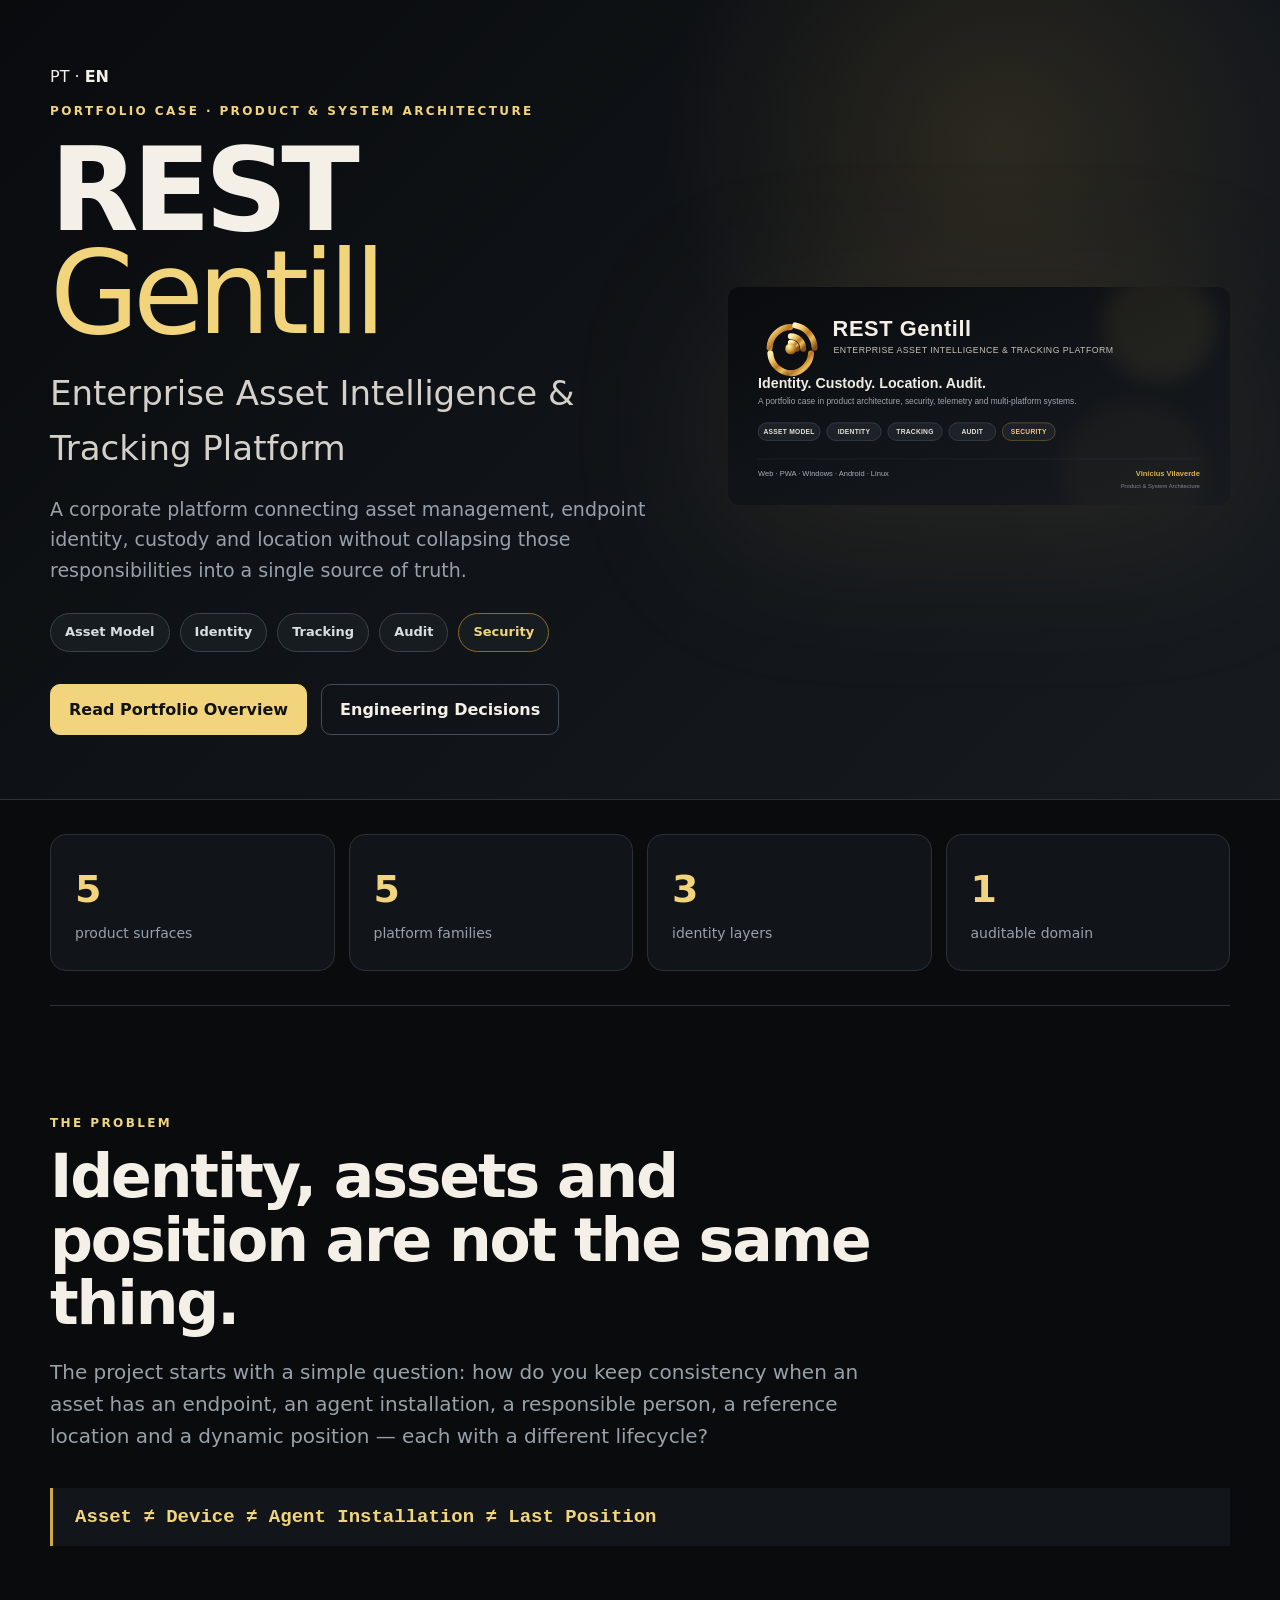
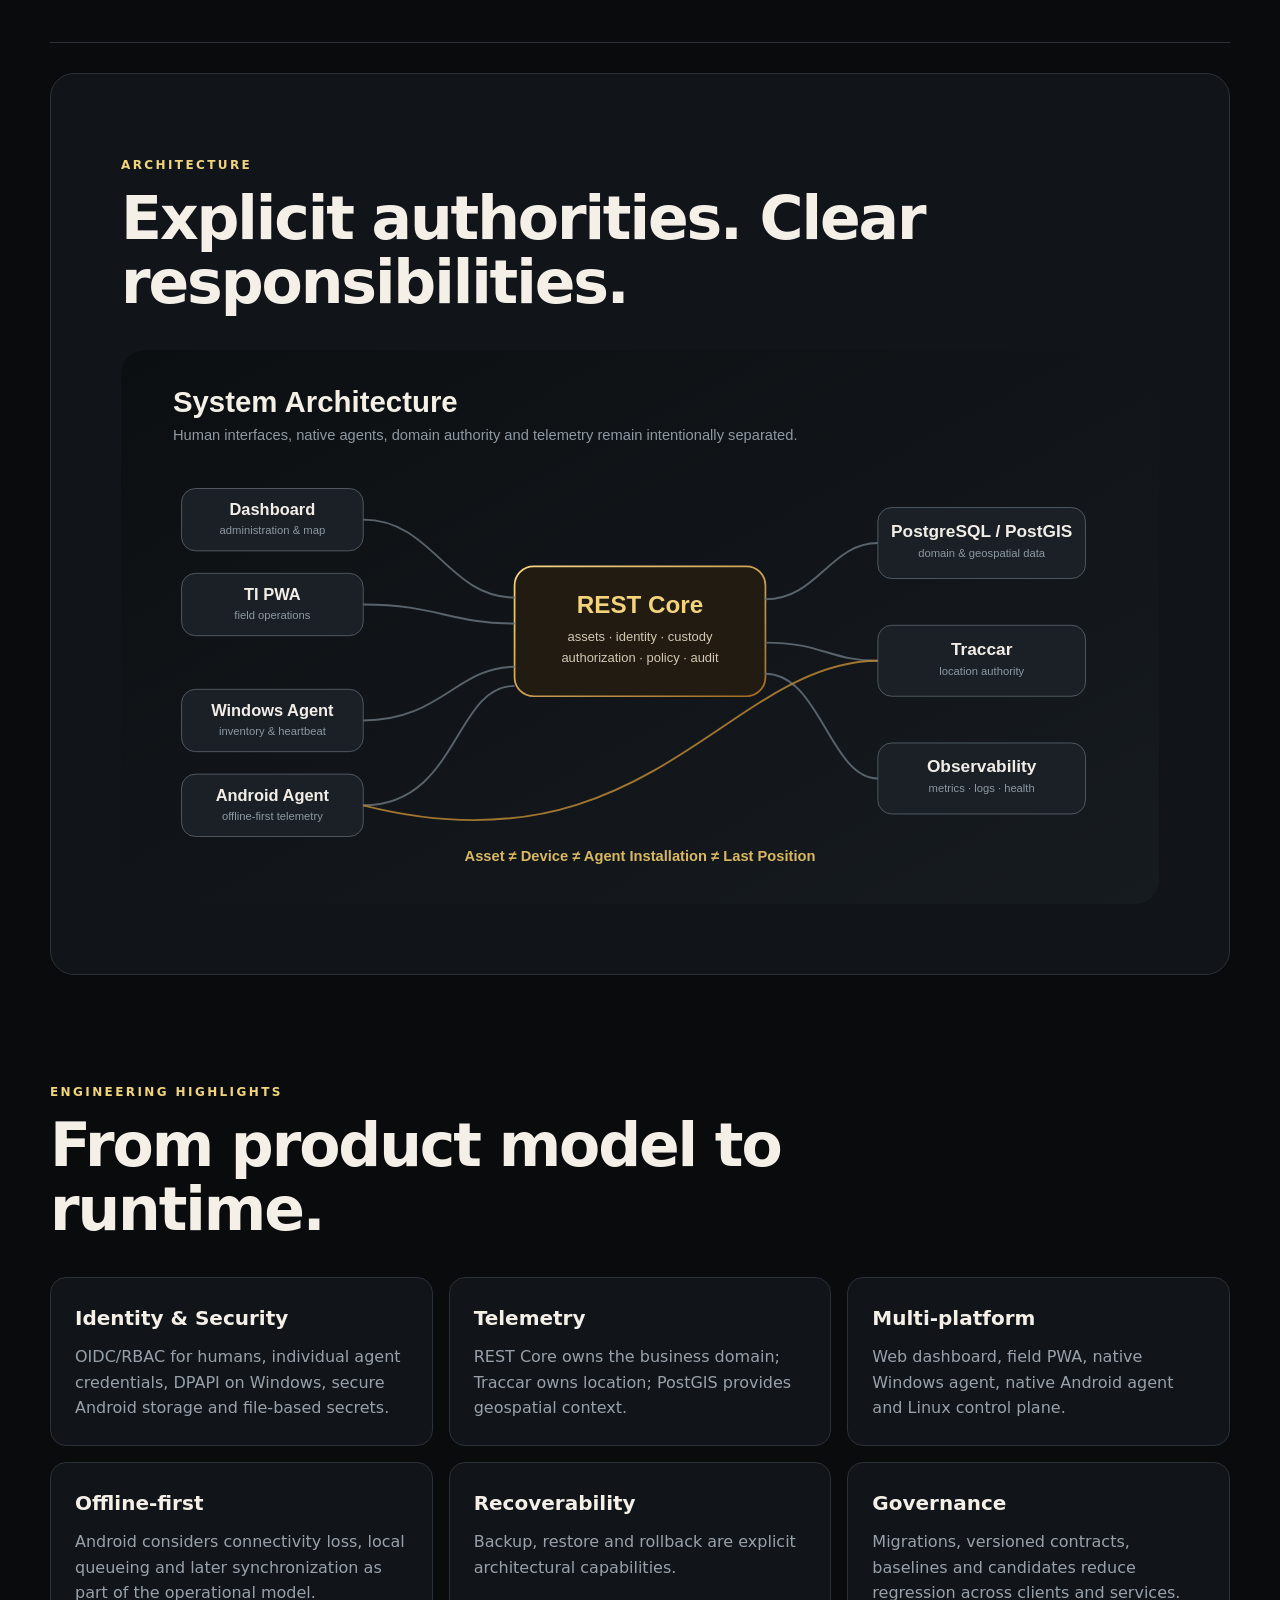
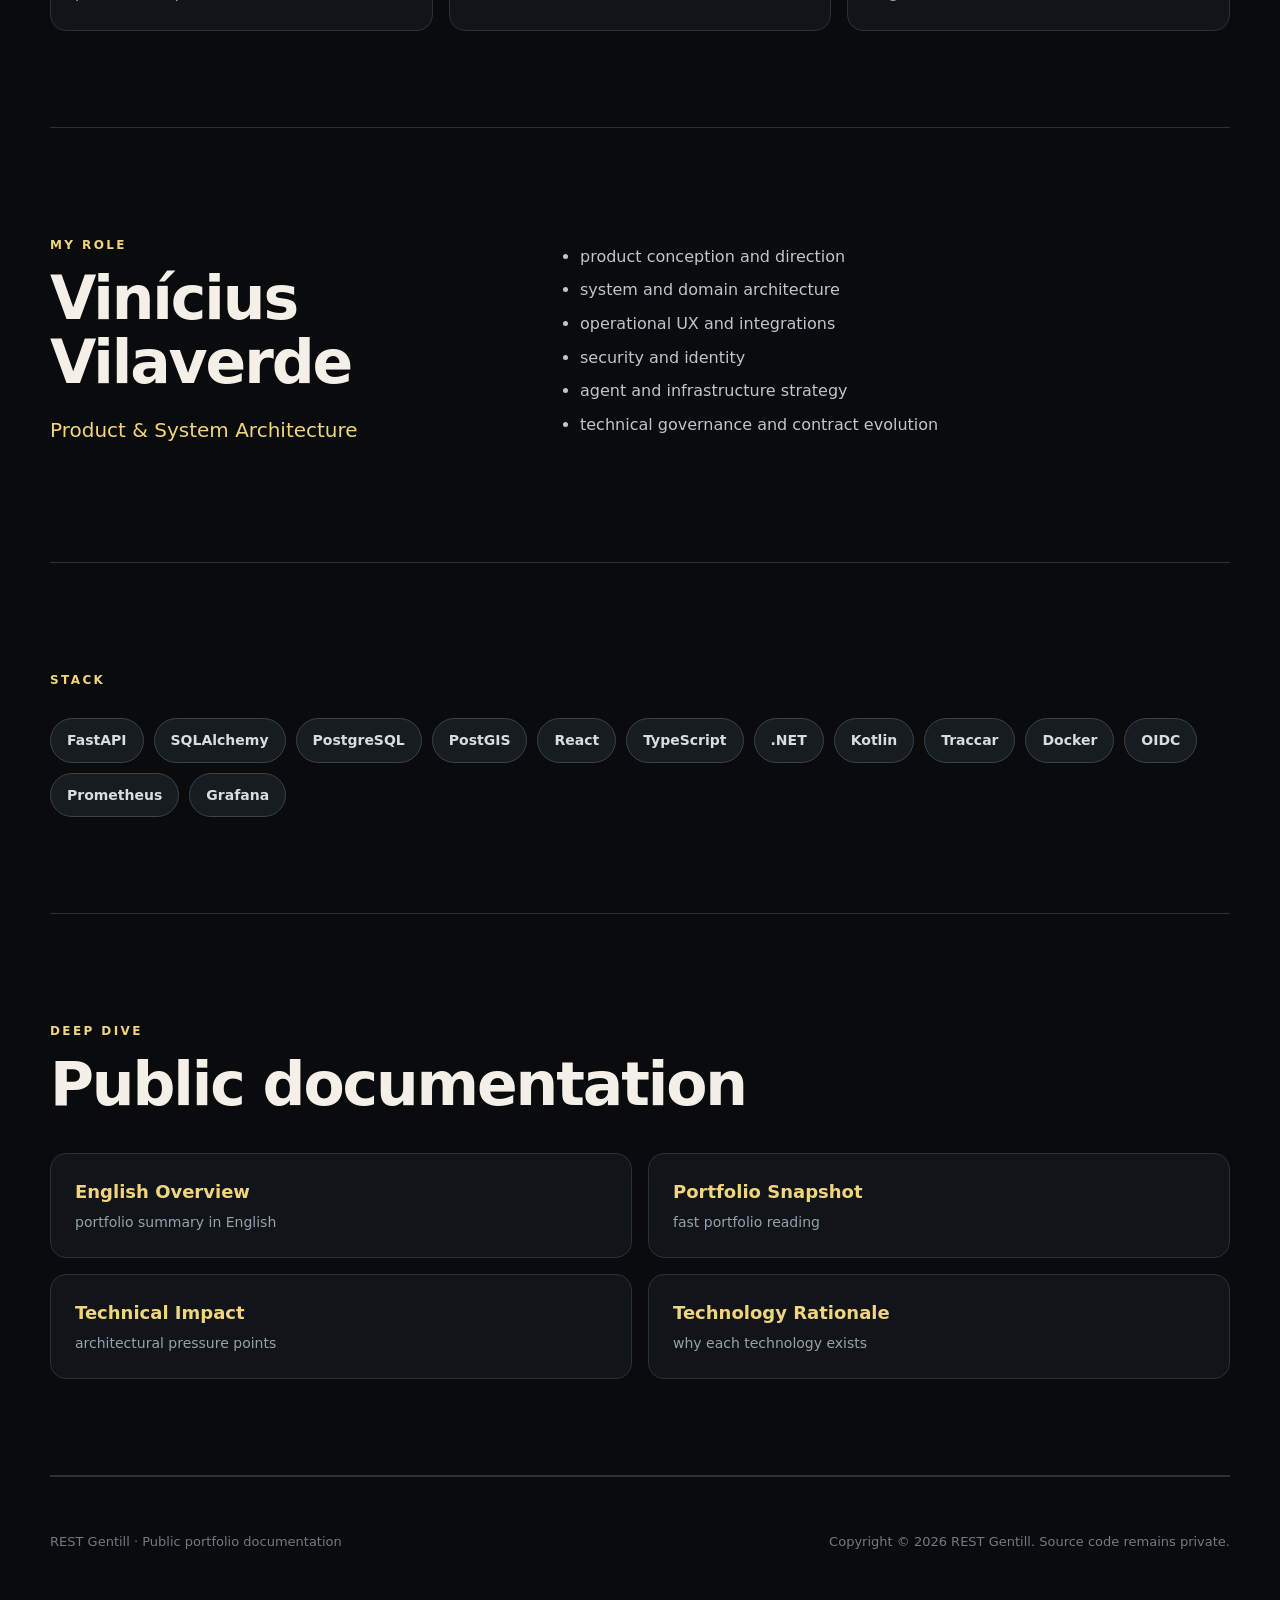
==== docs/en.html @ bb627d2b "docs: add English portfolio landing page" ====
<!doctype html>
<html lang="en">
<head>
  <meta charset="utf-8">
  <meta name="viewport" content="width=device-width,initial-scale=1">
  <title>REST Gentill — Enterprise Asset Intelligence & Tracking Platform</title>
  <meta name="description" content="Portfolio case in product architecture, security, telemetry and multi-platform systems by Vinícius Vilaverde.">
  <meta property="og:title" content="REST Gentill — Portfolio Case">
  <meta property="og:description" content="Enterprise Asset Intelligence & Tracking Platform — Product & System Architecture by Vinícius Vilaverde.">
  <meta property="og:type" content="website">
  <meta property="og:url" content="https://viniciusvilaverd-22.github.io/GENTILL-RAST/en.html">
  <meta property="og:image" content="https://viniciusvilaverd-22.github.io/GENTILL-RAST/public/assets/social-preview.jpg">
  <meta name="twitter:card" content="summary_large_image">
  <meta name="theme-color" content="#0b0d10">
  <link rel="canonical" href="https://viniciusvilaverd-22.github.io/GENTILL-RAST/en.html">
  <link rel="icon" href="./favicon.svg" type="image/svg+xml">
  <link rel="stylesheet" href="./portfolio.css">
</head>
<body>
  <header class="hero">
    <div class="hero-grid">
      <div>
        <div class="lang"><a href="./index.html">PT</a> · <strong>EN</strong></div>
        <p class="eyebrow">PORTFOLIO CASE · PRODUCT & SYSTEM ARCHITECTURE</p>
        <h1>REST <span>Gentill</span></h1>
        <p class="lead">Enterprise Asset Intelligence & Tracking Platform</p>
        <p class="summary">A corporate platform connecting asset management, endpoint identity, custody and location without collapsing those responsibilities into a single source of truth.</p>
        <div class="chips">
          <span>Asset Model</span><span>Identity</span><span>Tracking</span><span>Audit</span><span class="gold">Security</span>
        </div>
        <div class="actions">
          <a class="primary" href="../README.en.md">Read Portfolio Overview</a>
          <a href="./public/ENGINEERING_DECISIONS.md">Engineering Decisions</a>
        </div>
      </div>
      <div class="mark" aria-hidden="true">
        <img src="./public/assets/portfolio-hero.svg" alt="">
      </div>
    </div>
  </header>

  <main>
    <section class="metrics">
      <article><strong>5</strong><span>product surfaces</span></article>
      <article><strong>5</strong><span>platform families</span></article>
      <article><strong>3</strong><span>identity layers</span></article>
      <article><strong>1</strong><span>auditable domain</span></article>
    </section>

    <section>
      <p class="section-label">THE PROBLEM</p>
      <h2>Identity, assets and position are not the same thing.</h2>
      <p class="wide">The project starts with a simple question: how do you keep consistency when an asset has an endpoint, an agent installation, a responsible person, a reference location and a dynamic position — each with a different lifecycle?</p>
      <div class="principle">Asset ≠ Device ≠ Agent Installation ≠ Last Position</div>
    </section>

    <section class="dark-card">
      <p class="section-label">ARCHITECTURE</p>
      <h2>Explicit authorities. Clear responsibilities.</h2>
      <img class="architecture" src="./public/assets/architecture-overview.svg" alt="REST Gentill conceptual architecture">
    </section>

    <section>
      <p class="section-label">ENGINEERING HIGHLIGHTS</p>
      <h2>From product model to runtime.</h2>
      <div class="grid three">
        <article><h3>Identity & Security</h3><p>OIDC/RBAC for humans, individual agent credentials, DPAPI on Windows, secure Android storage and file-based secrets.</p></article>
        <article><h3>Telemetry</h3><p>REST Core owns the business domain; Traccar owns location; PostGIS provides geospatial context.</p></article>
        <article><h3>Multi-platform</h3><p>Web dashboard, field PWA, native Windows agent, native Android agent and Linux control plane.</p></article>
        <article><h3>Offline-first</h3><p>Android considers connectivity loss, local queueing and later synchronization as part of the operational model.</p></article>
        <article><h3>Recoverability</h3><p>Backup, restore and rollback are explicit architectural capabilities.</p></article>
        <article><h3>Governance</h3><p>Migrations, versioned contracts, baselines and candidates reduce regression across clients and services.</p></article>
      </div>
    </section>

    <section class="role">
      <div>
        <p class="section-label">MY ROLE</p>
        <h2>Vinícius Vilaverde</h2>
        <p class="role-title">Product & System Architecture</p>
      </div>
      <ul>
        <li>product conception and direction</li>
        <li>system and domain architecture</li>
        <li>operational UX and integrations</li>
        <li>security and identity</li>
        <li>agent and infrastructure strategy</li>
        <li>technical governance and contract evolution</li>
      </ul>
    </section>

    <section>
      <p class="section-label">STACK</p>
      <div class="stack">
        <span>FastAPI</span><span>SQLAlchemy</span><span>PostgreSQL</span><span>PostGIS</span><span>React</span><span>TypeScript</span><span>.NET</span><span>Kotlin</span><span>Traccar</span><span>Docker</span><span>OIDC</span><span>Prometheus</span><span>Grafana</span>
      </div>
    </section>

    <section class="links">
      <p class="section-label">DEEP DIVE</p>
      <h2>Public documentation</h2>
      <div class="grid two">
        <a href="../README.en.md"><strong>English Overview</strong><span>portfolio summary in English</span></a>
        <a href="./public/PORTFOLIO_SNAPSHOT.md"><strong>Portfolio Snapshot</strong><span>fast portfolio reading</span></a>
        <a href="./public/TECHNICAL_IMPACT.md"><strong>Technical Impact</strong><span>architectural pressure points</span></a>
        <a href="./public/TECHNOLOGY_RATIONALE.md"><strong>Technology Rationale</strong><span>why each technology exists</span></a>
      </div>
    </section>
  </main>

  <footer>
    <p>REST Gentill · Public portfolio documentation</p>
    <p>Copyright © 2026 REST Gentill. Source code remains private.</p>
  </footer>
</body>
</html>
---- docs/portfolio.css ----
:root{
  --bg:#090b0d;--panel:#11151a;--panel2:#161b20;--line:#2b3138;
  --text:#f4efe7;--muted:#98a1aa;--gold:#d4a84a;--gold2:#f1d47b;
  --max:1180px
}
*{box-sizing:border-box}
html{scroll-behavior:smooth}
body{margin:0;background:var(--bg);color:var(--text);font-family:Inter,ui-sans-serif,system-ui,-apple-system,BlinkMacSystemFont,"Segoe UI",sans-serif;line-height:1.6}
a{color:inherit;text-decoration:none}
.hero{min-height:720px;display:flex;align-items:center;padding:64px 32px;border-bottom:1px solid var(--line);background:
radial-gradient(circle at 78% 18%,rgba(212,168,74,.14),transparent 28%),
linear-gradient(135deg,#090b0d,#11151a 60%,#171b20)}
.hero-grid{width:min(var(--max),100%);margin:auto;display:grid;grid-template-columns:1.1fr .9fr;gap:64px;align-items:center}
.eyebrow,.section-label{font-size:12px;letter-spacing:.2em;color:var(--gold2);font-weight:800}
h1{font-size:clamp(64px,9vw,128px);line-height:.9;margin:18px 0 20px;letter-spacing:-.055em}
h1 span{font-weight:300;color:var(--gold2)}
.lead{font-size:clamp(22px,3vw,34px);margin:0 0 18px;color:#d5d0c9}
.summary{font-size:19px;color:var(--muted);max-width:760px}
.chips,.stack{display:flex;flex-wrap:wrap;gap:10px;margin-top:28px}
.chips span,.stack span{border:1px solid #3a424b;background:#171c21;border-radius:999px;padding:8px 14px;font-size:13px;font-weight:700;color:#d8dde1}
.chips .gold{border-color:#8c6b2c;color:var(--gold2)}
.actions{display:flex;gap:14px;flex-wrap:wrap;margin-top:32px}
.actions a{border:1px solid #444c55;border-radius:10px;padding:12px 18px;font-weight:700}
.actions .primary{background:var(--gold2);color:#121212;border-color:var(--gold2)}
.mark img{width:100%;filter:drop-shadow(0 30px 80px rgba(212,168,74,.11))}
main{width:min(var(--max),calc(100% - 48px));margin:auto}
section{padding:96px 0;border-bottom:1px solid var(--line)}
.metrics{display:grid;grid-template-columns:repeat(4,1fr);gap:14px;padding:34px 0}
.metrics article{border:1px solid var(--line);background:var(--panel);border-radius:16px;padding:24px}
.metrics strong{display:block;font-size:38px;color:var(--gold2)}
.metrics span{color:var(--muted);font-size:14px}
h2{font-size:clamp(34px,5vw,60px);line-height:1.06;letter-spacing:-.035em;margin:10px 0 20px;max-width:900px}
.wide{font-size:20px;color:var(--muted);max-width:860px}
.principle{margin-top:36px;border-left:3px solid var(--gold);padding:18px 22px;background:#12161b;font:700 19px ui-monospace,SFMono-Regular,Menlo,monospace;color:var(--gold2)}
.dark-card{margin-top:30px;padding:70px;border:1px solid var(--line);background:var(--panel);border-radius:24px}
.architecture{display:block;width:100%;margin-top:36px}
.grid{display:grid;gap:16px;margin-top:36px}
.grid.three{grid-template-columns:repeat(3,1fr)}
.grid.two{grid-template-columns:repeat(2,1fr)}
.grid article,.links a{border:1px solid var(--line);background:var(--panel);border-radius:16px;padding:24px}
.grid h3{margin:0 0 10px;font-size:20px}
.grid p{margin:0;color:var(--muted)}
.role{display:grid;grid-template-columns:.8fr 1.2fr;gap:60px;align-items:start}
.role-title{color:var(--gold2);font-size:20px}
.role ul{margin:12px 0 0;padding-left:22px;color:#c0c6cc}
.role li{margin:8px 0}
.stack span{font-size:14px;padding:10px 16px}
.links a{display:flex;flex-direction:column;transition:.18s ease}
.links a:hover{transform:translateY(-3px);border-color:#806426}
.links strong{font-size:18px;color:var(--gold2)}
.links span{font-size:14px;color:var(--muted);margin-top:4px}
footer{width:min(var(--max),calc(100% - 48px));margin:auto;padding:42px 0 70px;color:#727b84;font-size:13px;display:flex;justify-content:space-between;gap:20px;border-top:1px solid var(--line)}
@media(max-width:900px){
  .hero{min-height:auto;padding-top:48px}.hero-grid,.role{grid-template-columns:1fr}.mark{order:-1;max-width:520px}
  .metrics{grid-template-columns:repeat(2,1fr)}.grid.three,.grid.two{grid-template-columns:1fr}.dark-card{padding:32px}
}
@media(max-width:560px){
  .hero{padding:34px 20px 54px}.hero-grid{gap:28px}main{width:min(100% - 32px,var(--max))}
  .metrics{grid-template-columns:1fr 1fr}.metrics article{padding:18px}section{padding:68px 0}
  footer{width:calc(100% - 32px);flex-direction:column}
}
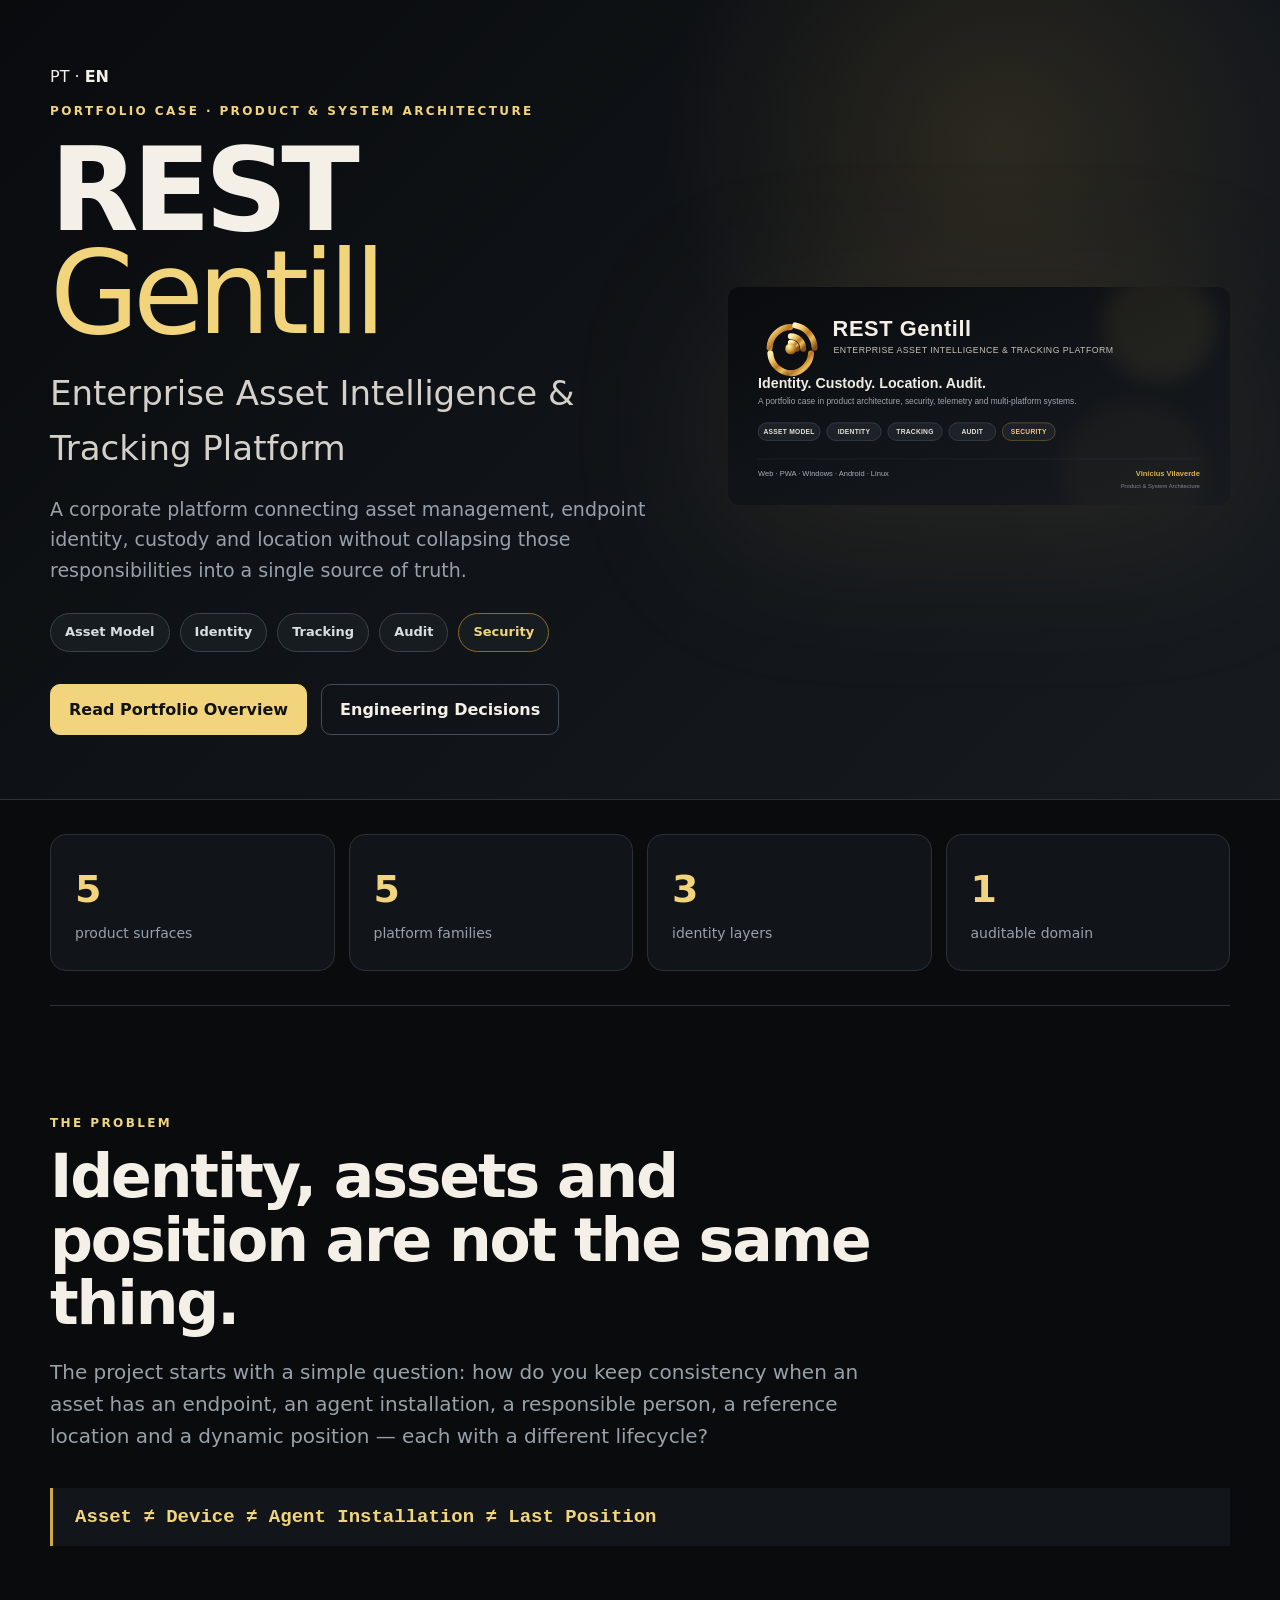
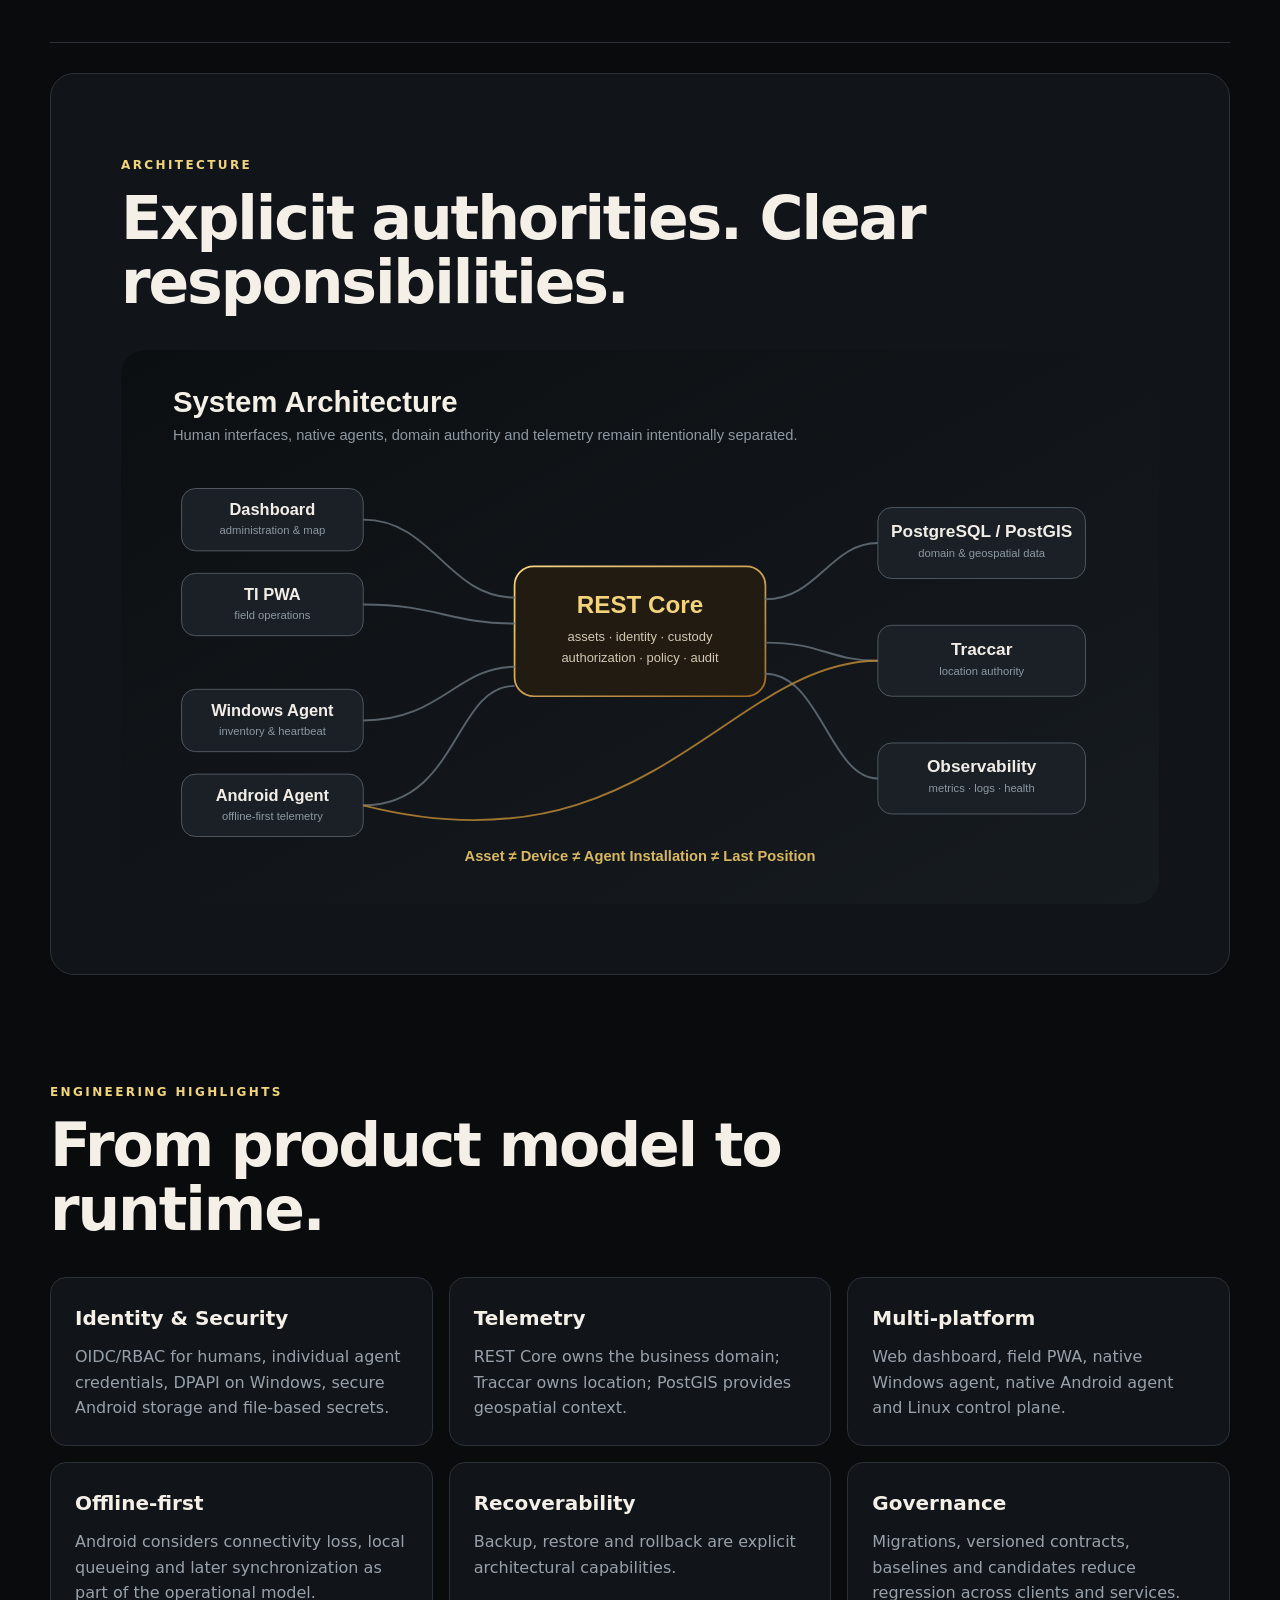
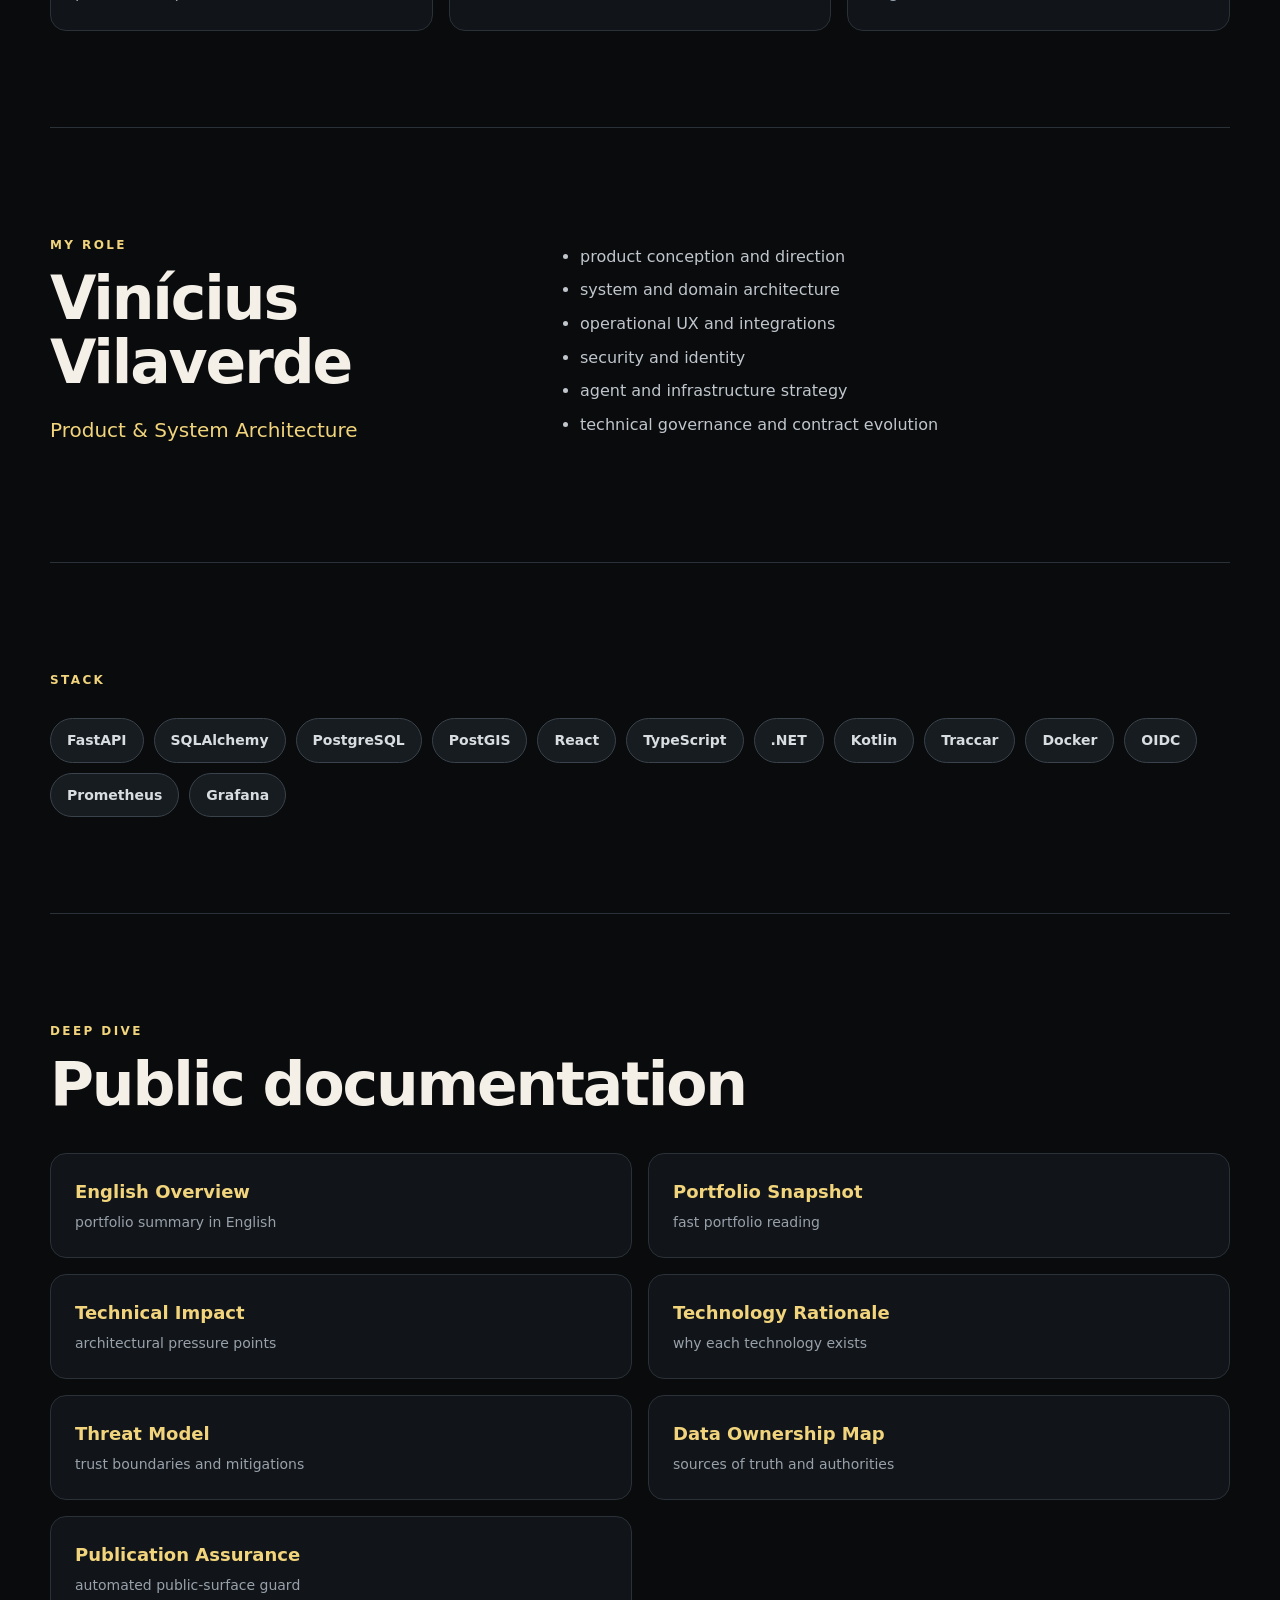
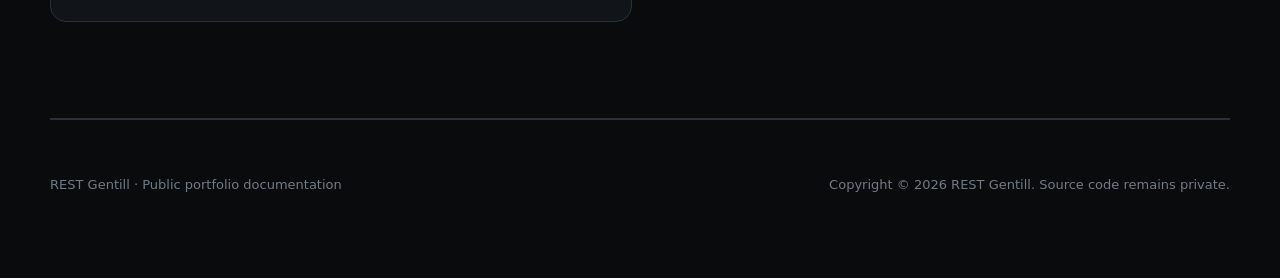
==== commit c72f5df7: "docs: expand English portfolio assurance links" ====
--- a/docs/en.html
+++ b/docs/en.html
@@ -104,6 +104,9 @@
         <a href="./public/PORTFOLIO_SNAPSHOT.md"><strong>Portfolio Snapshot</strong><span>fast portfolio reading</span></a>
         <a href="./public/TECHNICAL_IMPACT.md"><strong>Technical Impact</strong><span>architectural pressure points</span></a>
         <a href="./public/TECHNOLOGY_RATIONALE.md"><strong>Technology Rationale</strong><span>why each technology exists</span></a>
+        <a href="./public/THREAT_MODEL.md"><strong>Threat Model</strong><span>trust boundaries and mitigations</span></a>
+        <a href="./public/DATA_OWNERSHIP.md"><strong>Data Ownership Map</strong><span>sources of truth and authorities</span></a>
+        <a href="./public/PUBLICATION_ASSURANCE.md"><strong>Publication Assurance</strong><span>automated public-surface guard</span></a>
       </div>
     </section>
   </main>
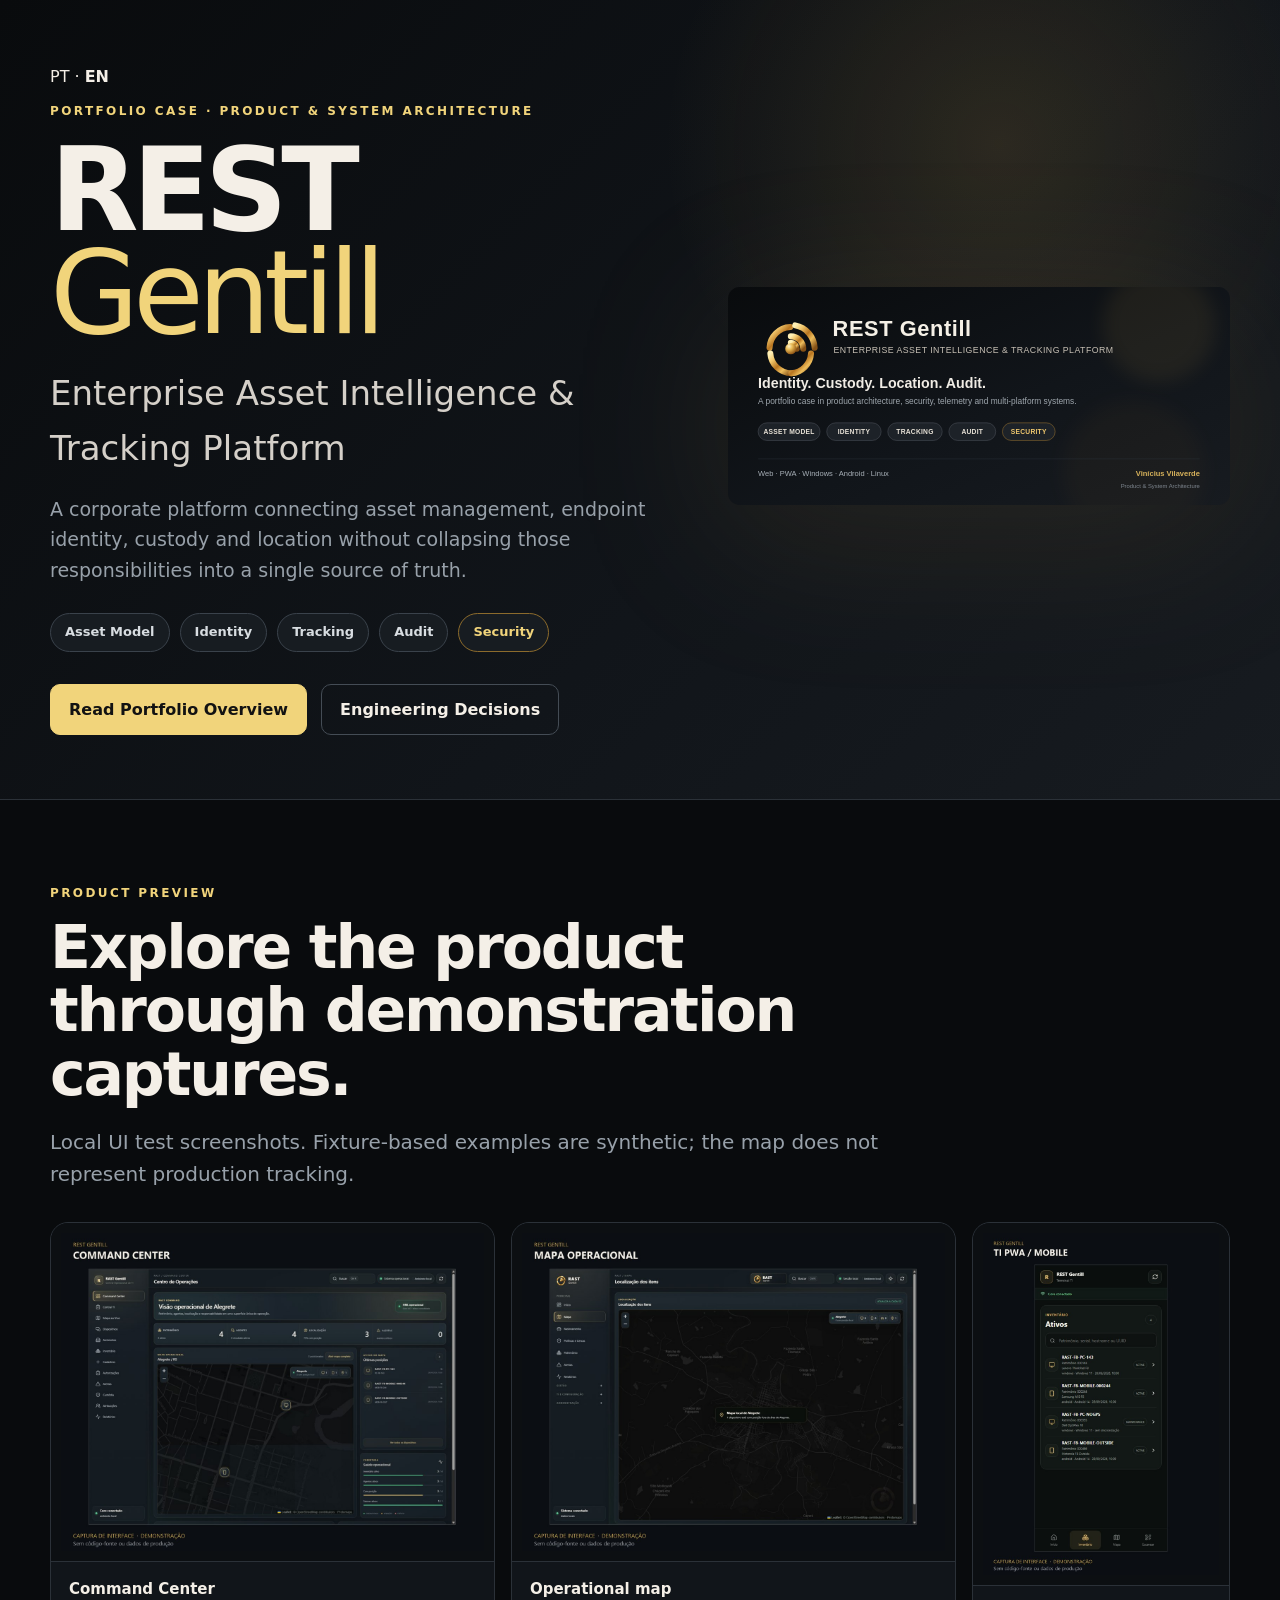
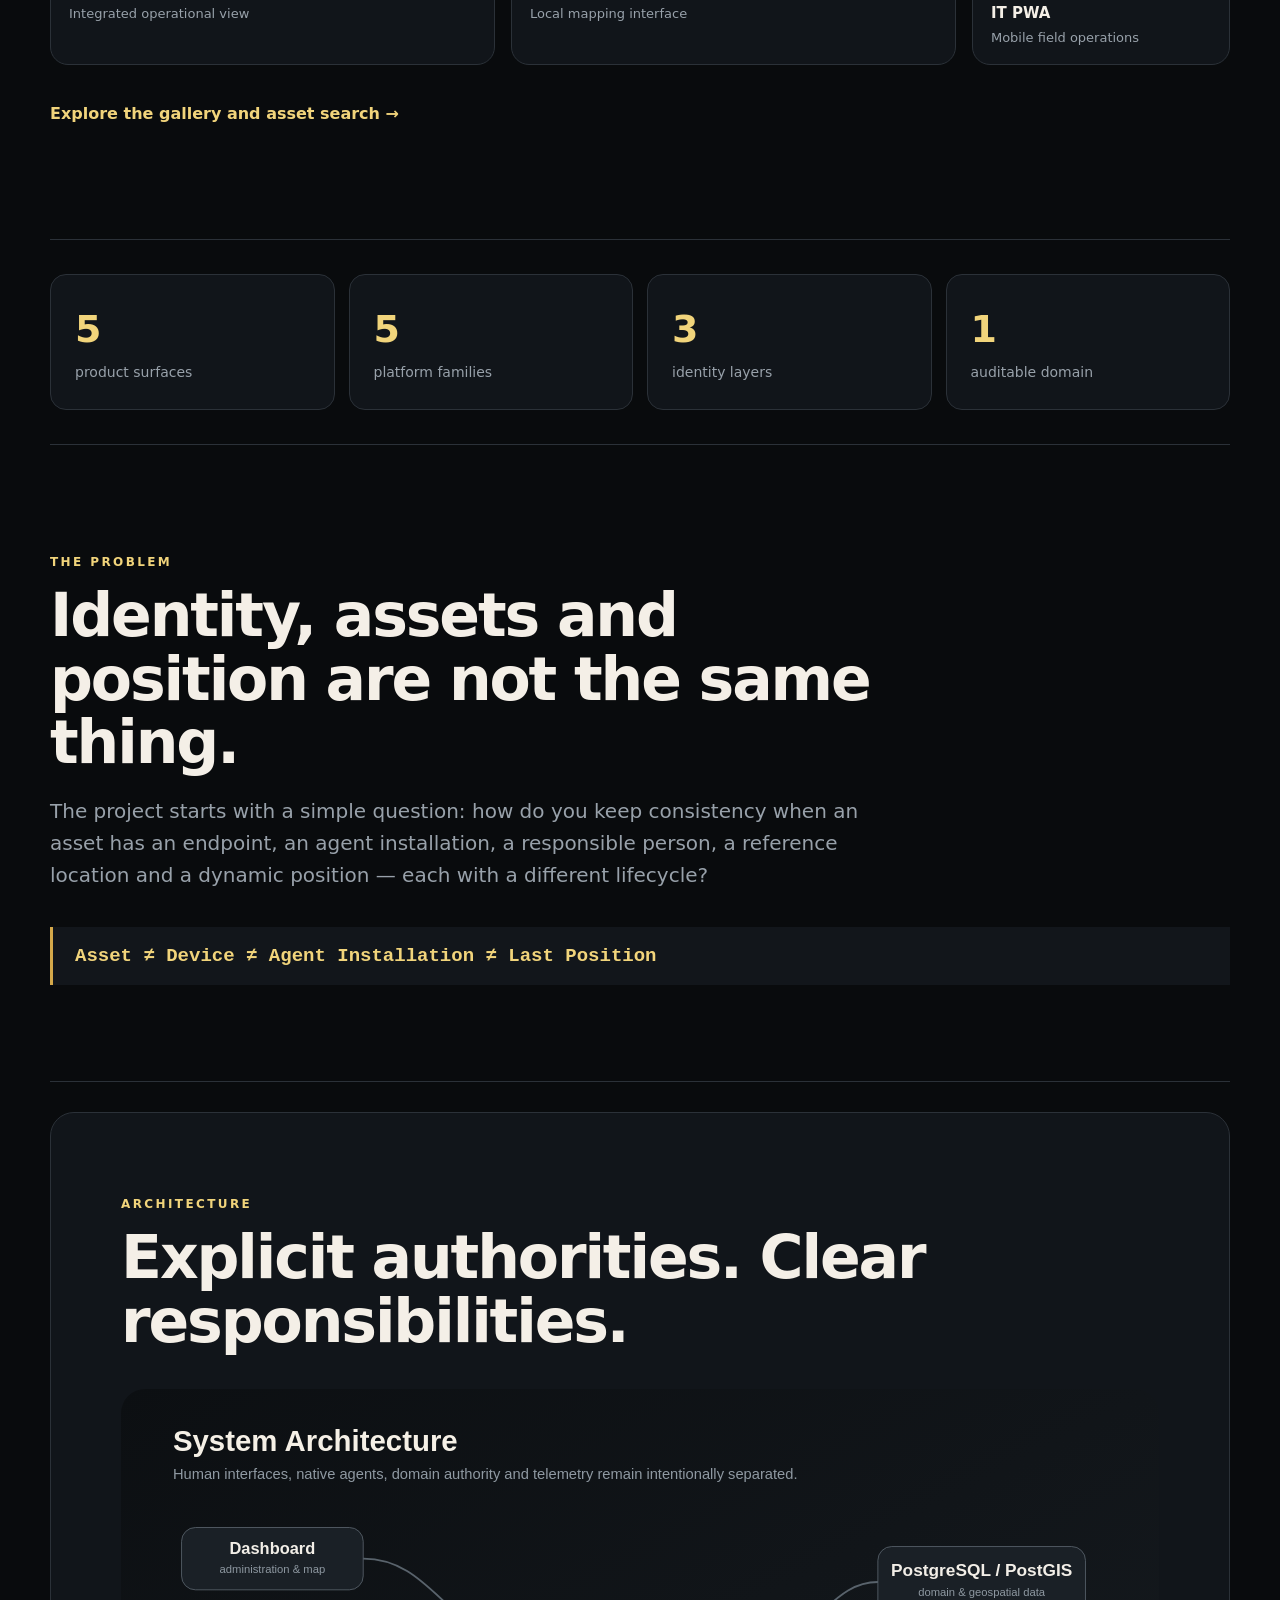
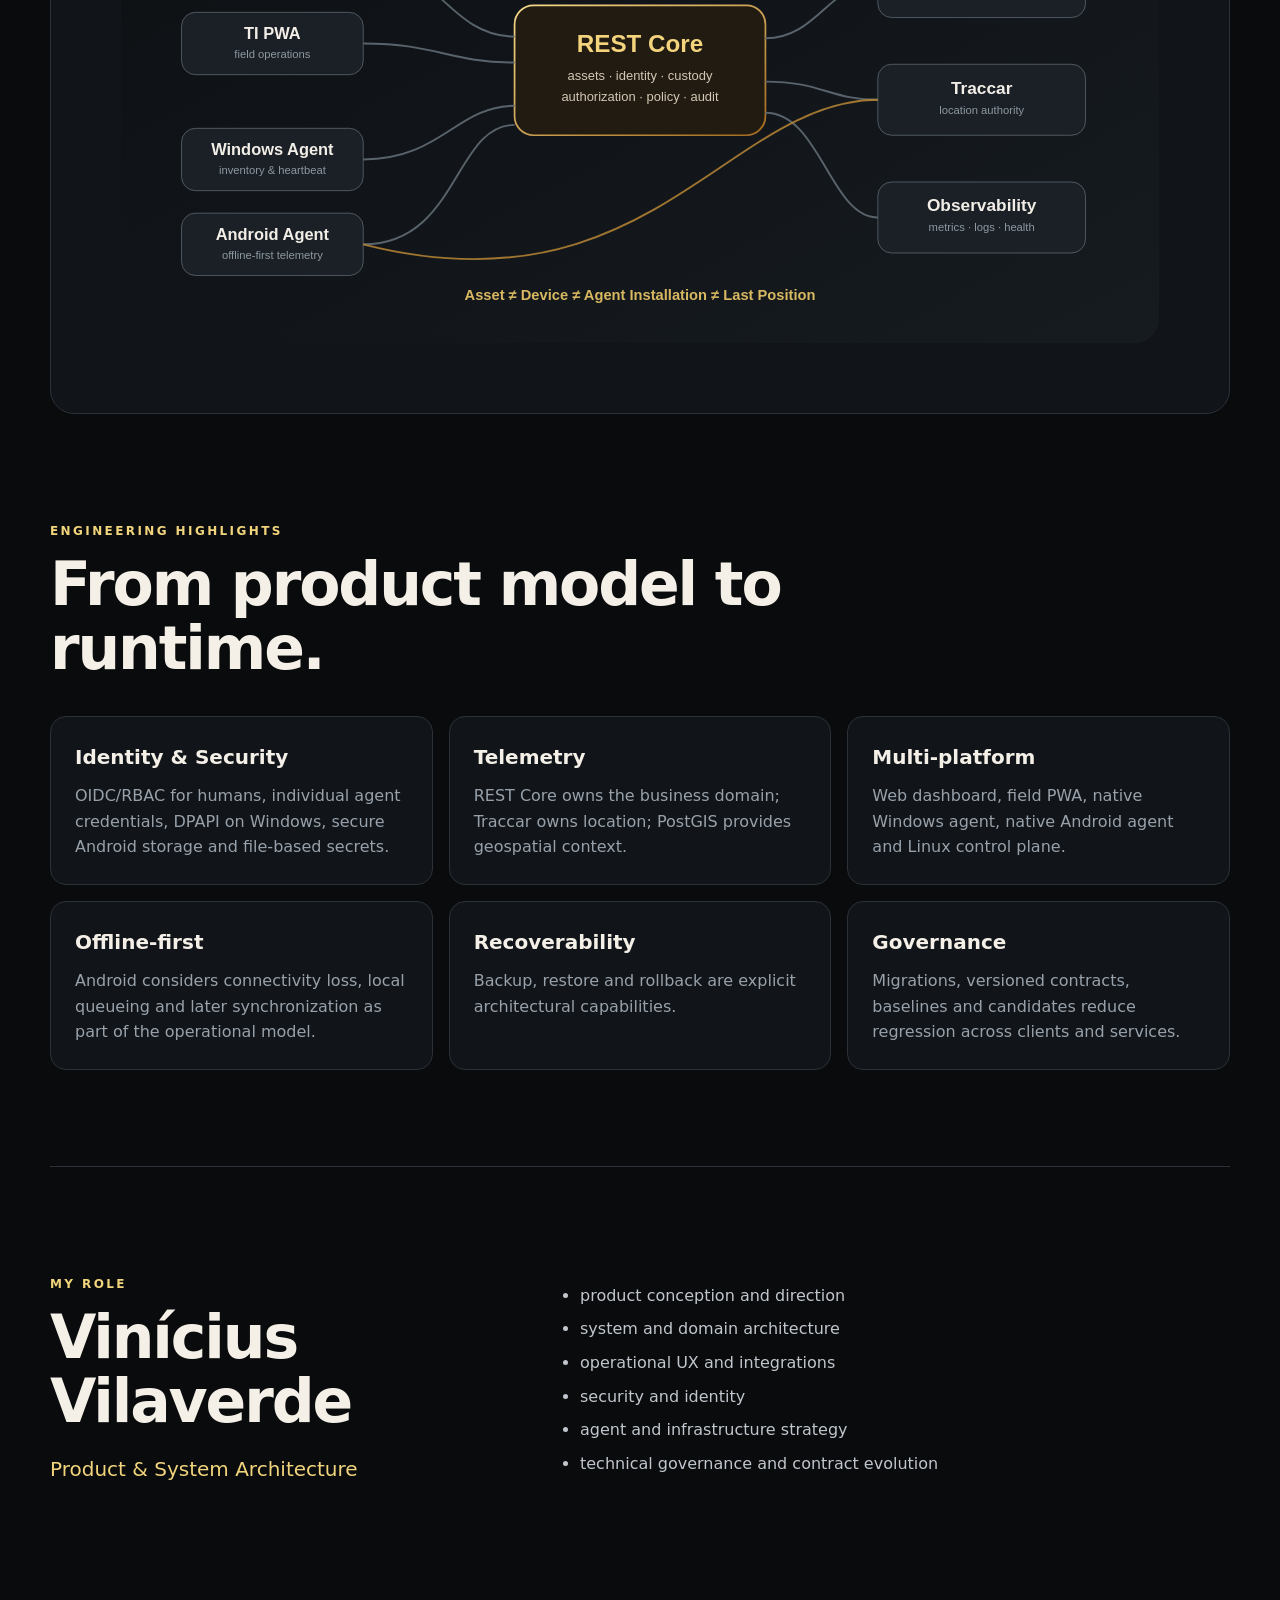
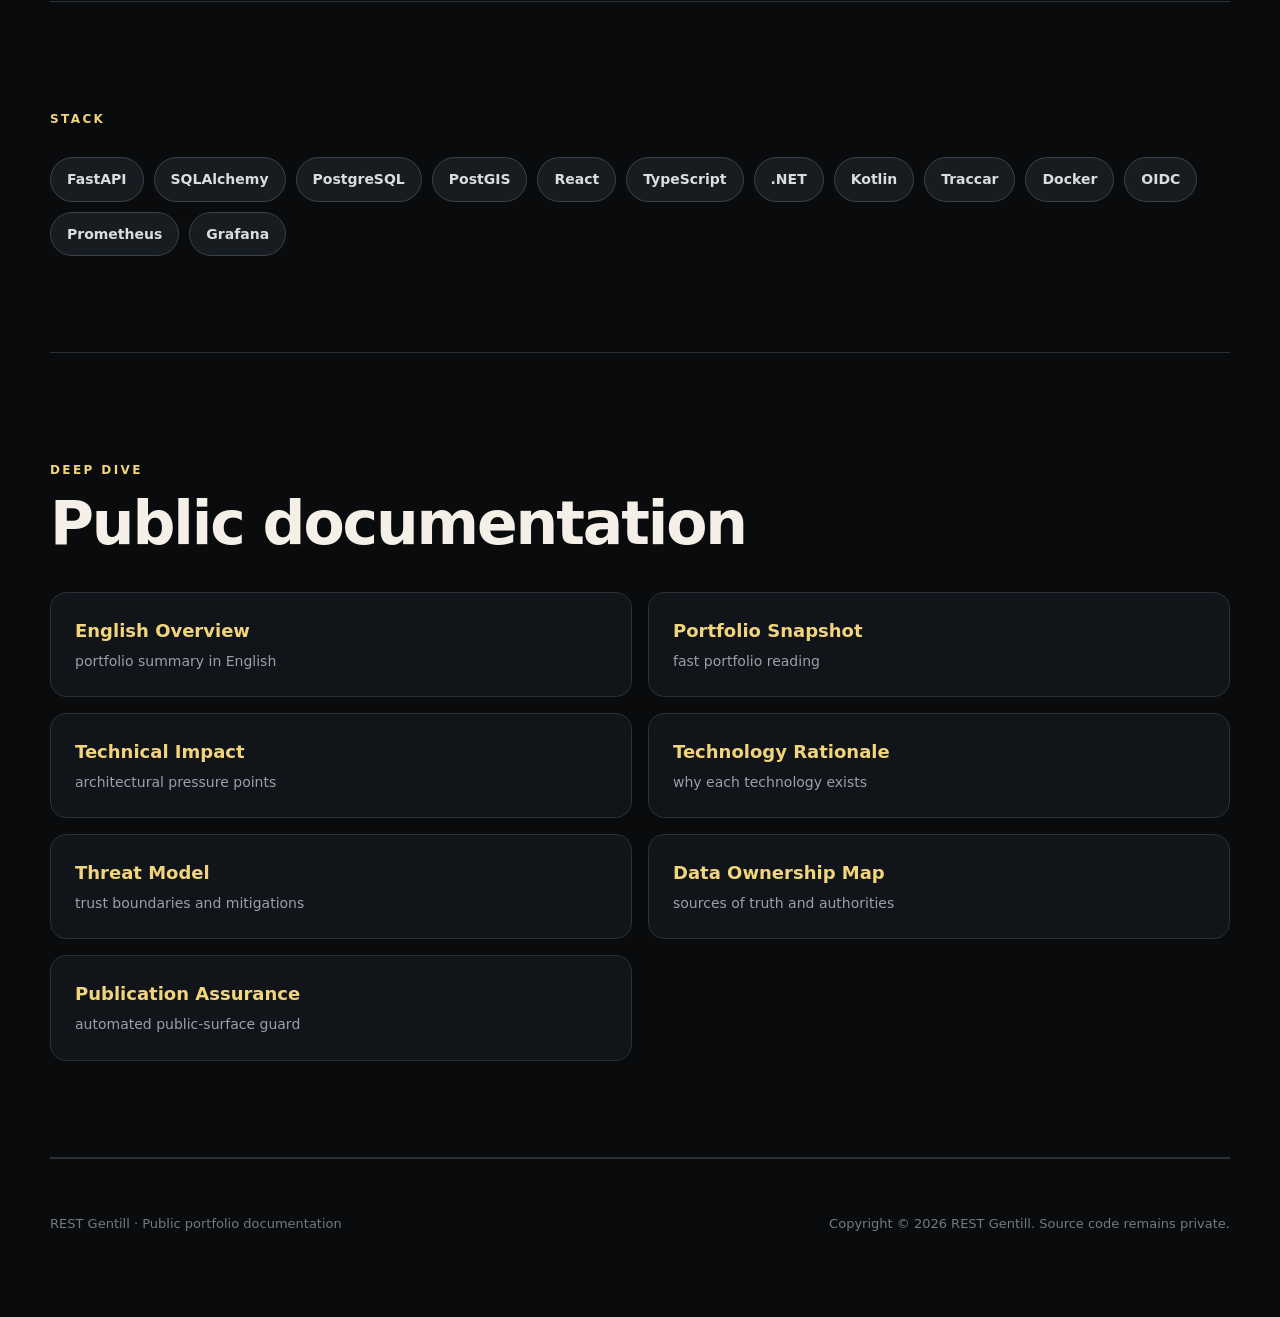
==== commit 9d7c3fd5: "docs: add reviewed public UI portfolio gallery" ====
--- a/docs/en.html
+++ b/docs/en.html
@@ -40,6 +40,18 @@
   </header>
 
   <main>
+
+    <section class="gallery-section" id="gallery">
+      <p class="section-label">PRODUCT PREVIEW</p>
+      <h2>Explore the product through demonstration captures.</h2>
+      <p class="wide">Local UI test screenshots. Fixture-based examples are synthetic; the map does not represent production tracking.</p>
+      <div class="gallery-showcase">
+        <figure class="gallery-tile"><a href="./gallery.html"><img src="./public/assets/gallery/01-command-center.jpg" loading="lazy" alt="REST Gentill demonstration Command Center"></a><figcaption><strong>Command Center</strong><span>Integrated operational view</span></figcaption></figure>
+        <figure class="gallery-tile"><a href="./gallery.html"><img src="./public/assets/gallery/03-mapa.jpg" loading="lazy" alt="REST Gentill map in local QA"></a><figcaption><strong>Operational map</strong><span>Local mapping interface</span></figcaption></figure>
+        <figure class="gallery-tile mobile"><a href="./gallery.html"><img src="./public/assets/gallery/04-pwa-mobile.jpg" loading="lazy" alt="REST Gentill IT PWA with fixture data"></a><figcaption><strong>IT PWA</strong><span>Mobile field operations</span></figcaption></figure>
+      </div>
+      <p><a class="gallery-link" href="./gallery.html">Explore the gallery and asset search →</a></p>
+    </section>
     <section class="metrics">
       <article><strong>5</strong><span>product surfaces</span></article>
       <article><strong>5</strong><span>platform families</span></article>
--- a/docs/portfolio.css
+++ b/docs/portfolio.css
@@ -58,4 +58,36 @@
   .hero{padding:34px 20px 54px}.hero-grid{gap:28px}main{width:min(100% - 32px,var(--max))}
   .metrics{grid-template-columns:1fr 1fr}.metrics article{padding:18px}section{padding:68px 0}
   footer{width:calc(100% - 32px);flex-direction:column}
-}+}
+
+/* Public product gallery */
+.gallery-section{padding-top:72px}
+.gallery-showcase{display:grid;grid-template-columns:1fr 1fr .58fr;gap:16px;align-items:stretch;margin-top:32px}
+.gallery-tile{margin:0;background:var(--panel);border:1px solid var(--line);border-radius:18px;overflow:hidden;min-width:0}
+.gallery-tile>a{display:flex;align-items:center;justify-content:center;min-height:200px;max-height:390px;padding:10px;background:#0c0f12}
+.gallery-tile img{display:block;max-width:100%;width:100%;height:auto;max-height:355px;object-fit:contain;transition:transform .18s ease}
+.gallery-tile>a:hover img{transform:scale(1.015)}
+.gallery-tile figcaption{display:flex;flex-direction:column;gap:3px;padding:15px 18px;border-top:1px solid var(--line)}
+.gallery-tile strong{color:var(--text);font-size:15px}
+.gallery-tile figcaption span{color:var(--muted);font-size:13px}
+.gallery-link{display:inline-block;margin-top:20px;color:var(--gold2);font-weight:750}
+.gallery-link:hover{text-decoration:underline}
+.gallery-page{padding-top:38px}
+.gallery-page .gallery-nav{display:flex;justify-content:space-between;gap:16px;margin-bottom:60px;color:var(--gold2)}
+.gallery-page h1{font-size:clamp(44px,7vw,88px)}
+.gallery-page h1 span{font-weight:300;color:var(--gold2)}
+.gallery-page .gallery-tile.mobile>a img{max-height:355px}
+.gallery-extra img{max-width:760px;width:100%;height:auto;display:block;border:1px solid var(--line);border-radius:16px}
+.gallery-note{max-width:900px;color:var(--muted);font-size:14px;margin:38px 0 70px}
+.gallery-note a{color:var(--gold2)}
+@media(max-width:900px){
+ .gallery-showcase{grid-template-columns:1fr 1fr}
+ .gallery-tile.mobile{grid-column:1 / -1}
+ .gallery-tile.mobile>a img{max-width:330px}
+}
+@media(max-width:600px){
+ .gallery-showcase{grid-template-columns:1fr}
+ .gallery-tile.mobile{grid-column:auto}
+ .gallery-page{padding-top:25px}
+ .gallery-page .gallery-nav{margin-bottom:35px}
+}
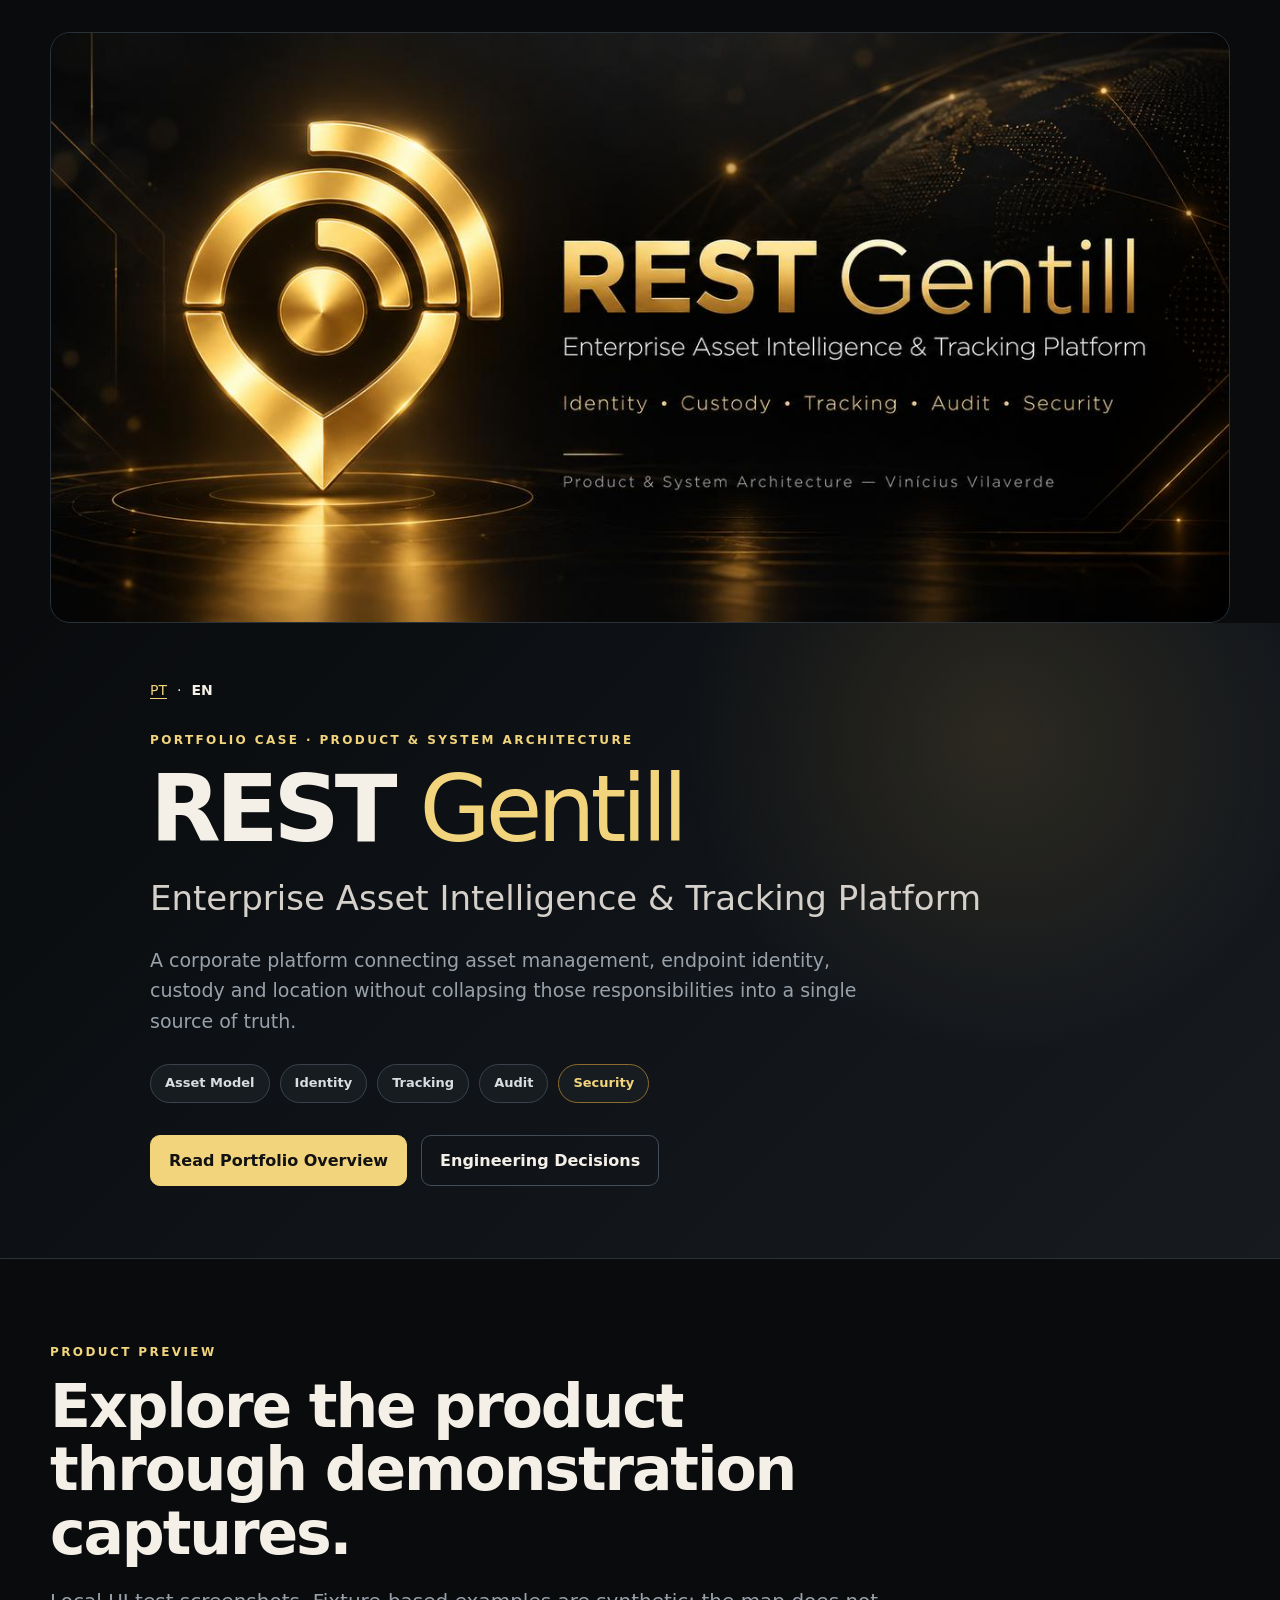
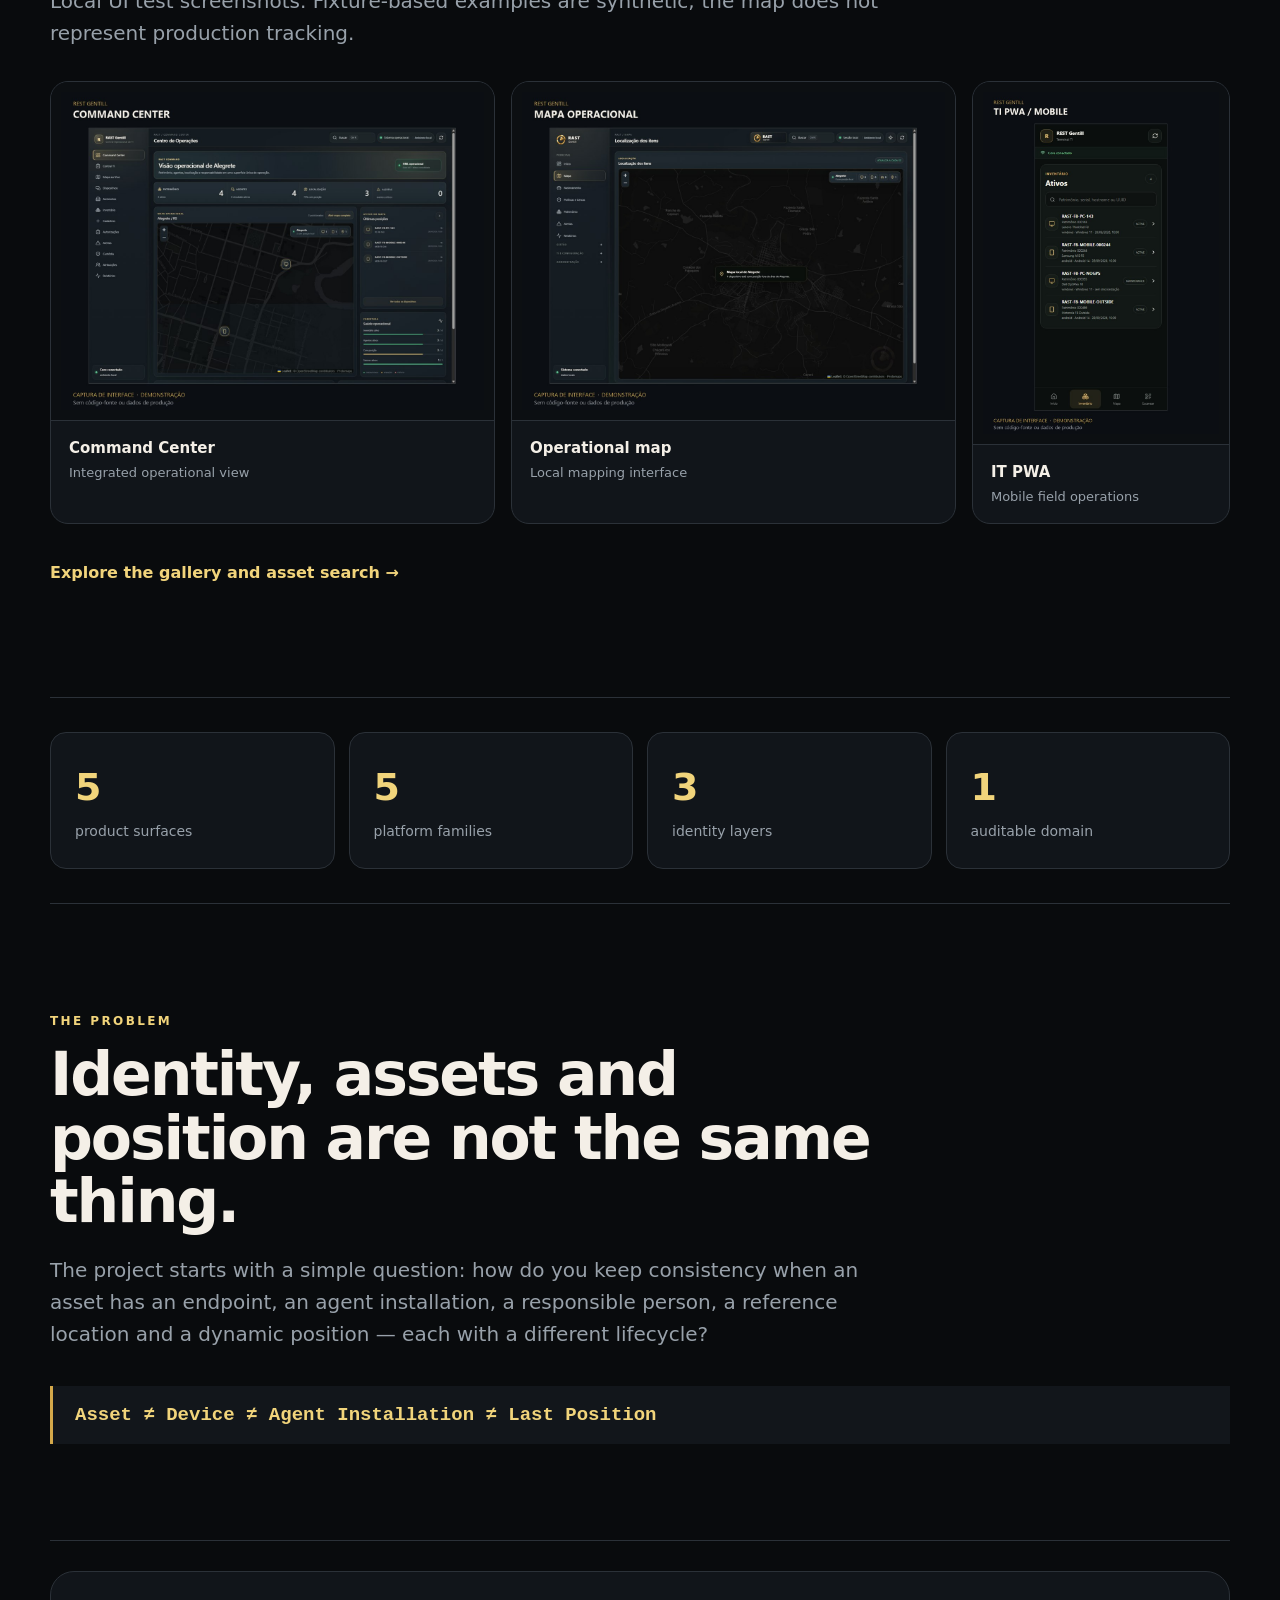
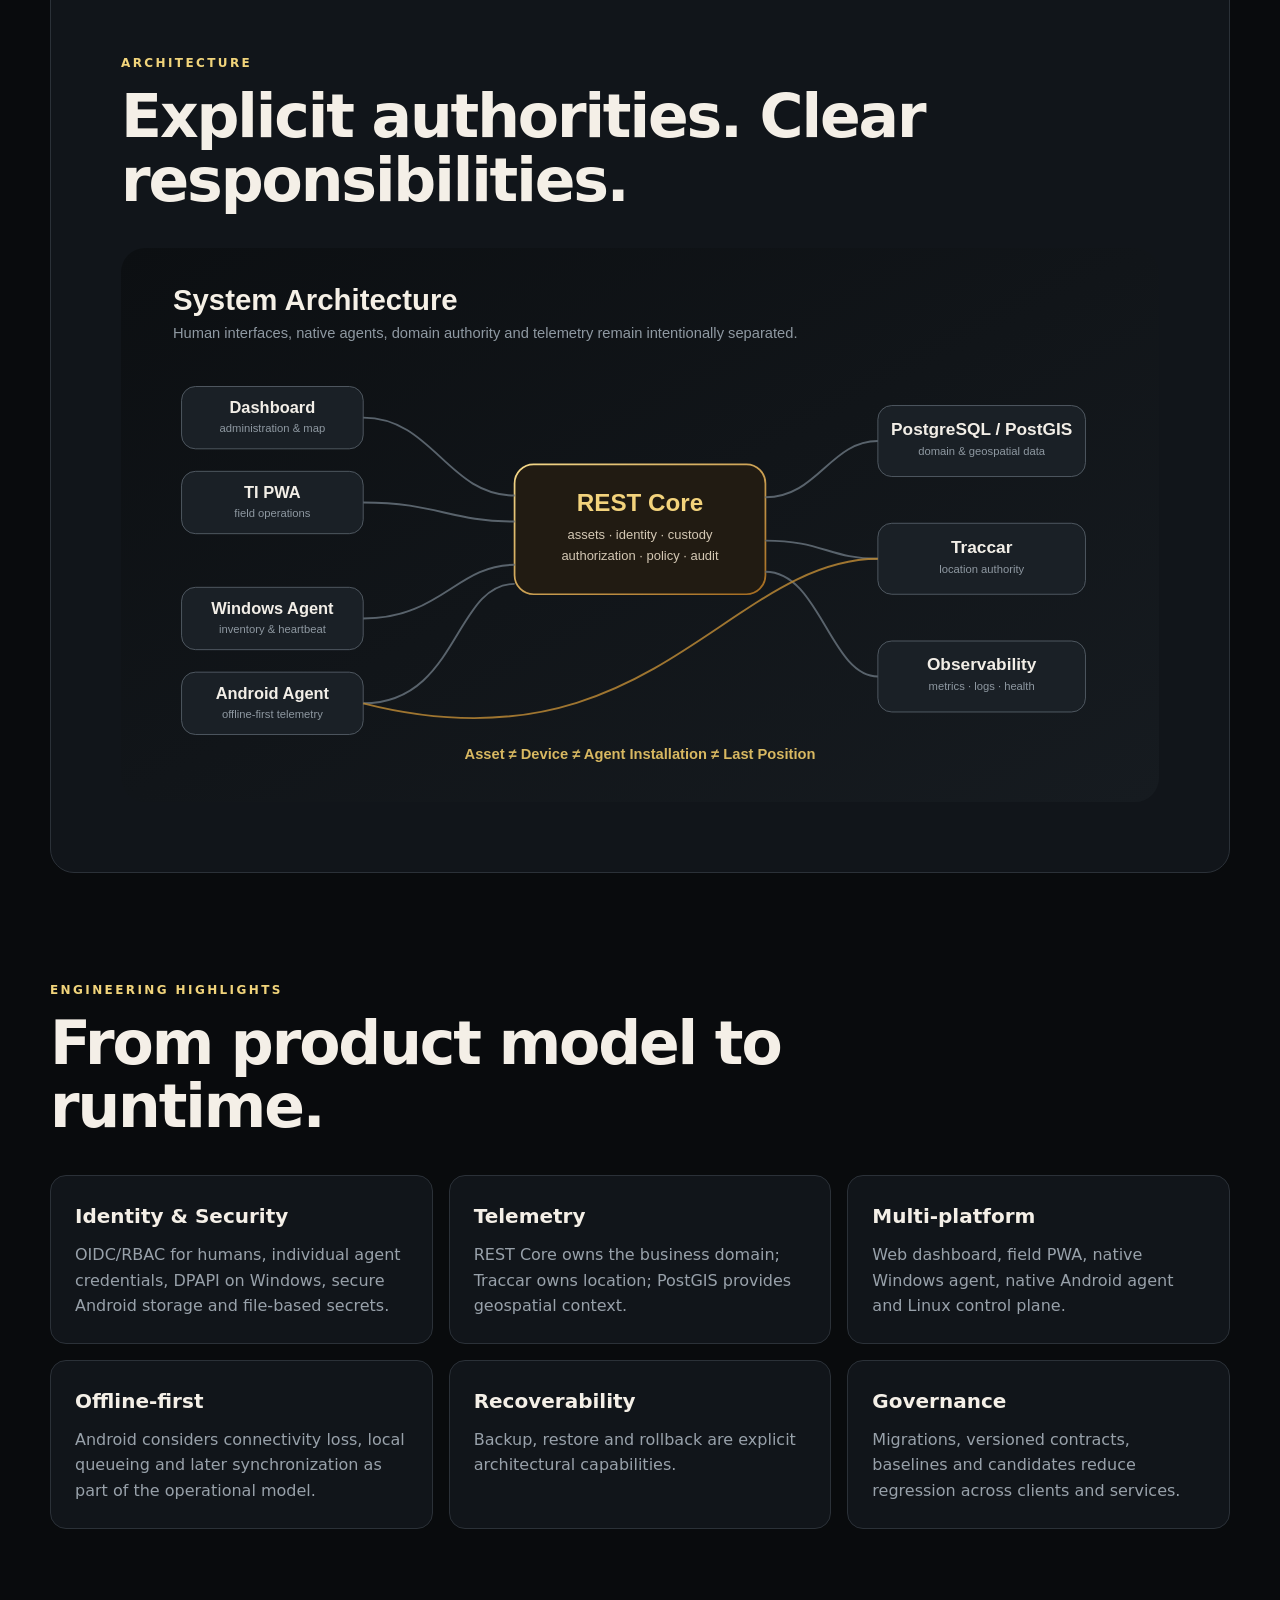
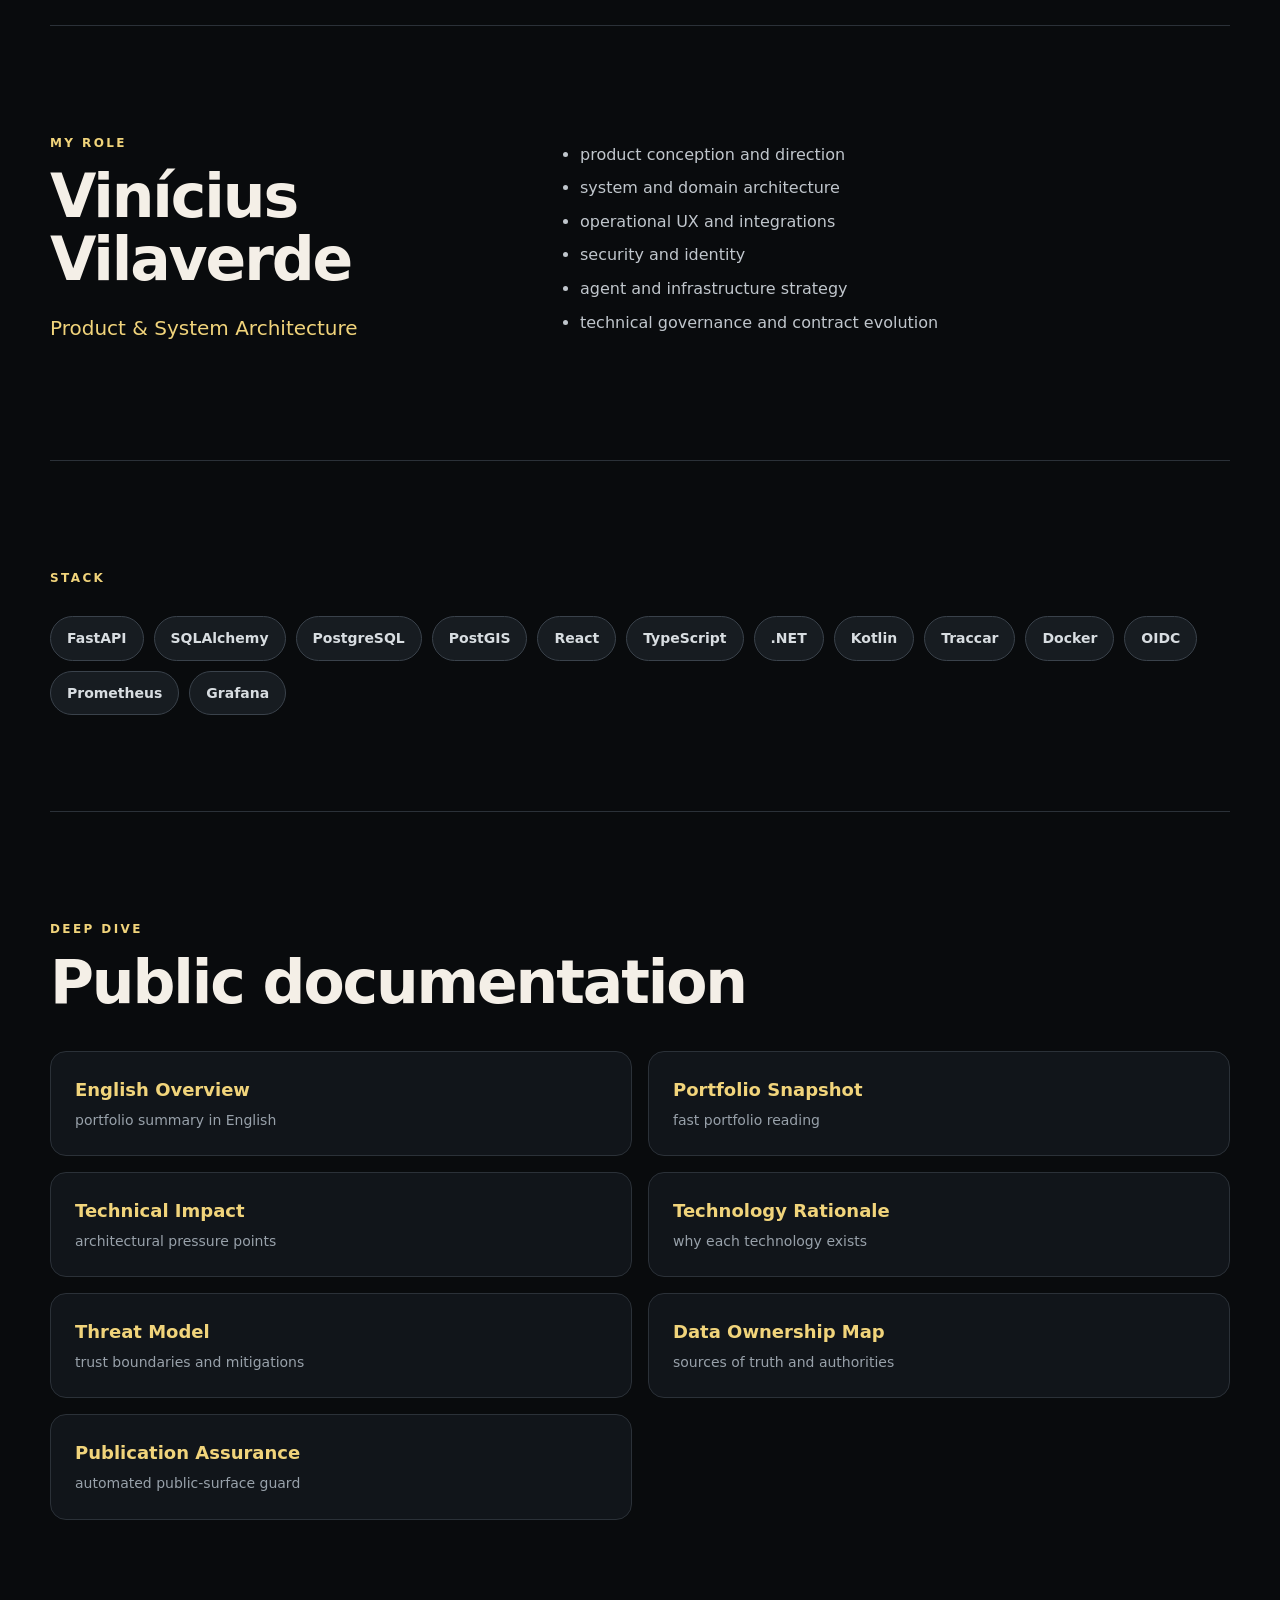
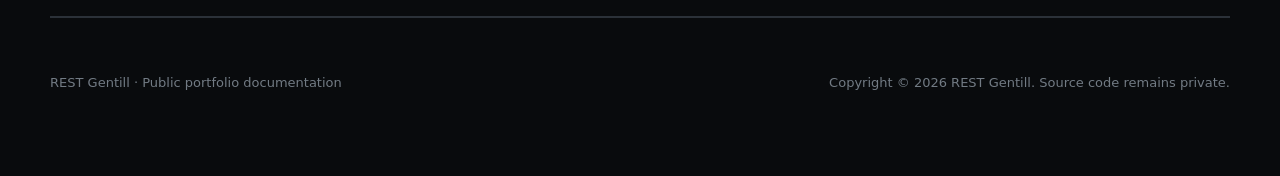
==== commit 0ae29578: "docs: prepare P7 portfolio RC1 and validate Pages links" ====
--- a/docs/en.html
+++ b/docs/en.html
@@ -17,8 +17,9 @@
   <link rel="stylesheet" href="./portfolio.css">
 </head>
 <body>
+  <figure class="portfolio-cover"><img src="./public/assets/portfolio-hero-premium.jpg" width="1280" height="640" fetchpriority="high" alt="REST Gentill premium cover — gold emblem and platform branding"></figure>
   <header class="hero">
-    <div class="hero-grid">
+    <div class="hero-grid portfolio-hero-copy">
       <div>
         <div class="lang"><a href="./index.html">PT</a> · <strong>EN</strong></div>
         <p class="eyebrow">PORTFOLIO CASE · PRODUCT & SYSTEM ARCHITECTURE</p>
@@ -29,14 +30,11 @@
           <span>Asset Model</span><span>Identity</span><span>Tracking</span><span>Audit</span><span class="gold">Security</span>
         </div>
         <div class="actions">
-          <a class="primary" href="../README.en.md">Read Portfolio Overview</a>
-          <a href="./public/ENGINEERING_DECISIONS.md">Engineering Decisions</a>
+          <a class="primary" href="https://github.com/viniciusvilaverd-22/GENTILL-RAST/blob/main/README.en.md">Read Portfolio Overview</a>
+          <a href="https://github.com/viniciusvilaverd-22/GENTILL-RAST/blob/main/docs/public/ENGINEERING_DECISIONS.md">Engineering Decisions</a>
         </div>
       </div>
-      <div class="mark" aria-hidden="true">
-        <img src="./public/assets/portfolio-hero.svg" alt="">
-      </div>
-    </div>
+</div>
   </header>
 
   <main>
@@ -112,13 +110,13 @@
       <p class="section-label">DEEP DIVE</p>
       <h2>Public documentation</h2>
       <div class="grid two">
-        <a href="../README.en.md"><strong>English Overview</strong><span>portfolio summary in English</span></a>
-        <a href="./public/PORTFOLIO_SNAPSHOT.md"><strong>Portfolio Snapshot</strong><span>fast portfolio reading</span></a>
-        <a href="./public/TECHNICAL_IMPACT.md"><strong>Technical Impact</strong><span>architectural pressure points</span></a>
-        <a href="./public/TECHNOLOGY_RATIONALE.md"><strong>Technology Rationale</strong><span>why each technology exists</span></a>
-        <a href="./public/THREAT_MODEL.md"><strong>Threat Model</strong><span>trust boundaries and mitigations</span></a>
-        <a href="./public/DATA_OWNERSHIP.md"><strong>Data Ownership Map</strong><span>sources of truth and authorities</span></a>
-        <a href="./public/PUBLICATION_ASSURANCE.md"><strong>Publication Assurance</strong><span>automated public-surface guard</span></a>
+        <a href="https://github.com/viniciusvilaverd-22/GENTILL-RAST/blob/main/README.en.md"><strong>English Overview</strong><span>portfolio summary in English</span></a>
+        <a href="https://github.com/viniciusvilaverd-22/GENTILL-RAST/blob/main/docs/public/PORTFOLIO_SNAPSHOT.md"><strong>Portfolio Snapshot</strong><span>fast portfolio reading</span></a>
+        <a href="https://github.com/viniciusvilaverd-22/GENTILL-RAST/blob/main/docs/public/TECHNICAL_IMPACT.md"><strong>Technical Impact</strong><span>architectural pressure points</span></a>
+        <a href="https://github.com/viniciusvilaverd-22/GENTILL-RAST/blob/main/docs/public/TECHNOLOGY_RATIONALE.md"><strong>Technology Rationale</strong><span>why each technology exists</span></a>
+        <a href="https://github.com/viniciusvilaverd-22/GENTILL-RAST/blob/main/docs/public/THREAT_MODEL.md"><strong>Threat Model</strong><span>trust boundaries and mitigations</span></a>
+        <a href="https://github.com/viniciusvilaverd-22/GENTILL-RAST/blob/main/docs/public/DATA_OWNERSHIP.md"><strong>Data Ownership Map</strong><span>sources of truth and authorities</span></a>
+        <a href="https://github.com/viniciusvilaverd-22/GENTILL-RAST/blob/main/docs/public/PUBLICATION_ASSURANCE.md"><strong>Publication Assurance</strong><span>automated public-surface guard</span></a>
       </div>
     </section>
   </main>
--- a/docs/portfolio.css
+++ b/docs/portfolio.css
@@ -91,3 +91,14 @@
  .gallery-page{padding-top:25px}
  .gallery-page .gallery-nav{margin-bottom:35px}
 }
+
+/* P7 RC1 — responsive portfolio cover and editorial intro */
+.portfolio-cover{width:min(var(--max),calc(100% - 48px));margin:32px auto 0;border:1px solid var(--line);border-radius:20px;overflow:hidden;background:var(--panel)}
+.portfolio-cover img{display:block;width:100%;height:auto;aspect-ratio:2/1;object-fit:contain}
+.hero{min-height:0;padding:54px 32px 72px}
+.hero-grid.portfolio-hero-copy{display:grid;grid-template-columns:minmax(0,1fr);gap:0;max-width:980px}
+.hero-grid.portfolio-hero-copy h1{font-size:clamp(50px,7.5vw,92px)}
+.lang{display:inline-flex;gap:10px;align-items:center;font-size:14px;margin-bottom:18px}
+.lang a{color:var(--gold2);text-decoration:underline;text-underline-offset:3px}
+@media(max-width:900px){.portfolio-cover{width:calc(100% - 32px);margin-top:16px}.hero{padding:36px 20px 58px}}
+@media(max-width:560px){.portfolio-cover{border-radius:12px}.hero-grid.portfolio-hero-copy h1{font-size:clamp(46px,12vw,66px)}}
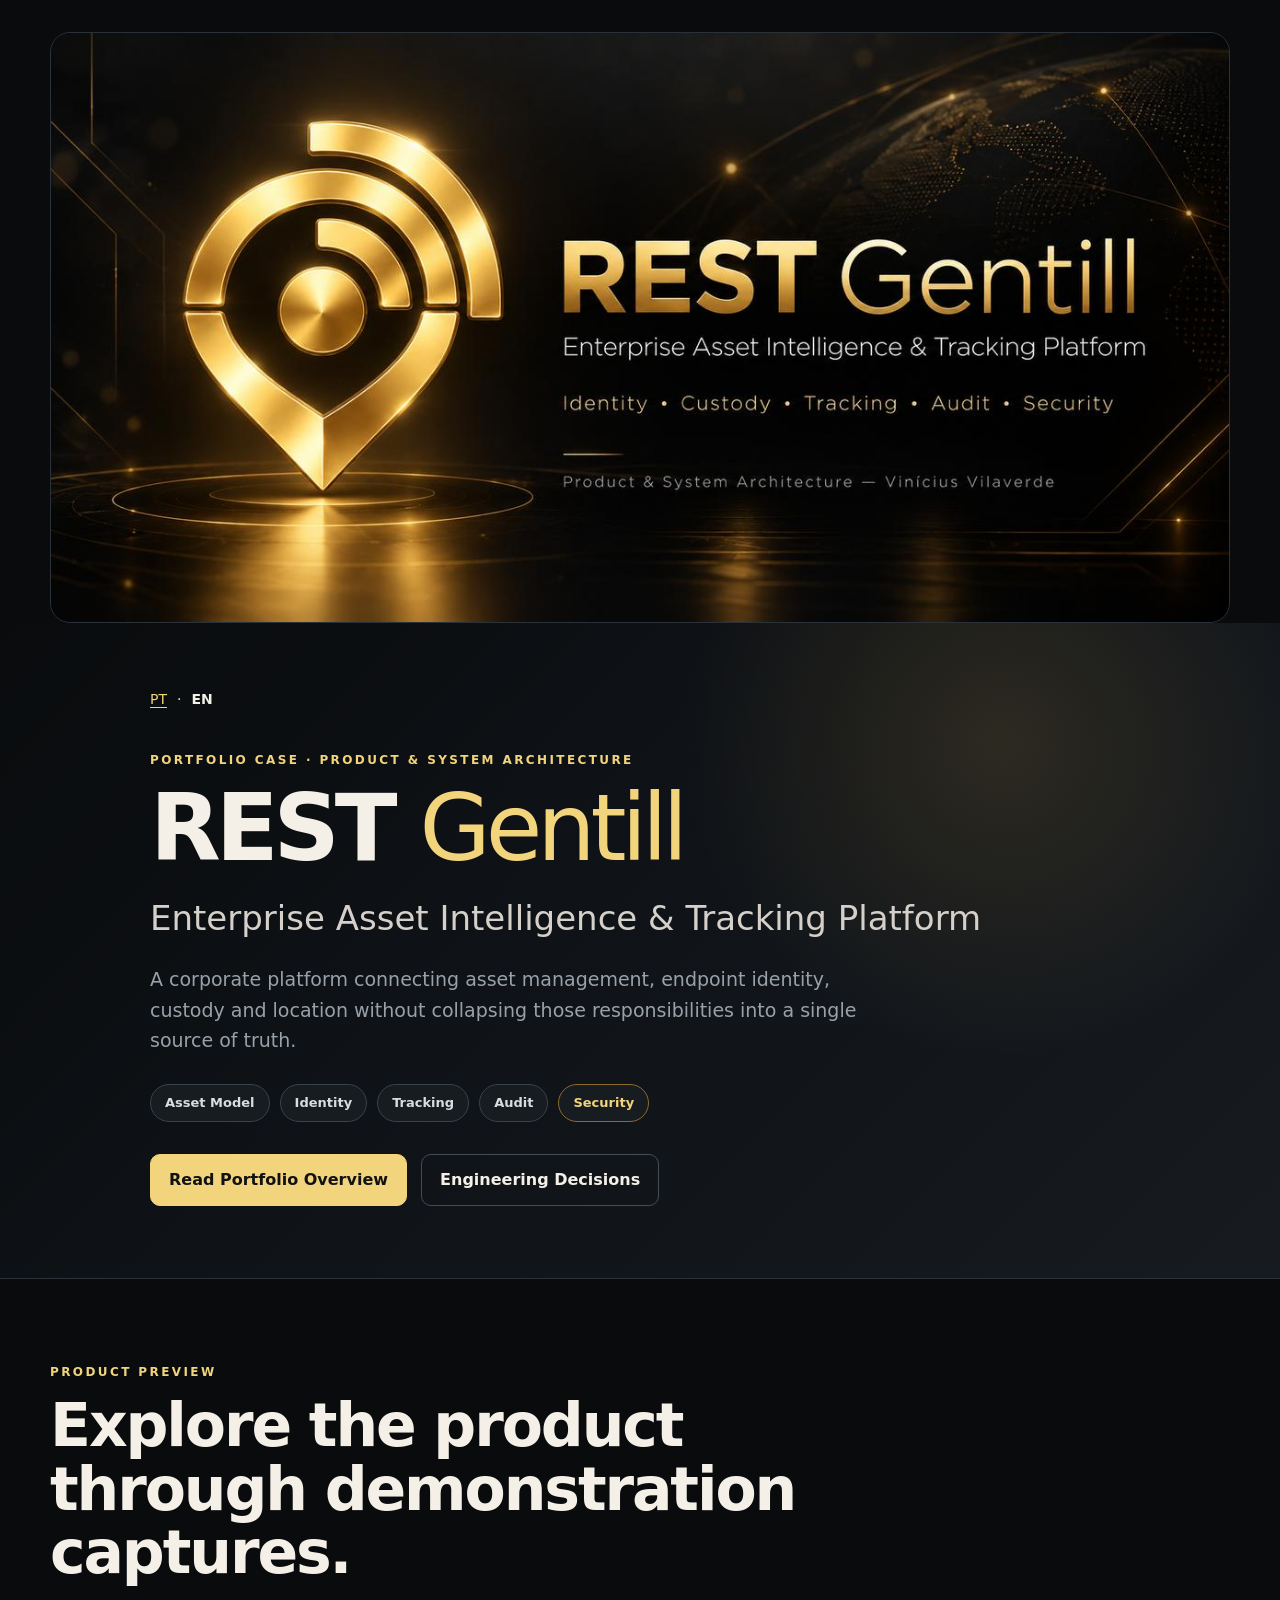
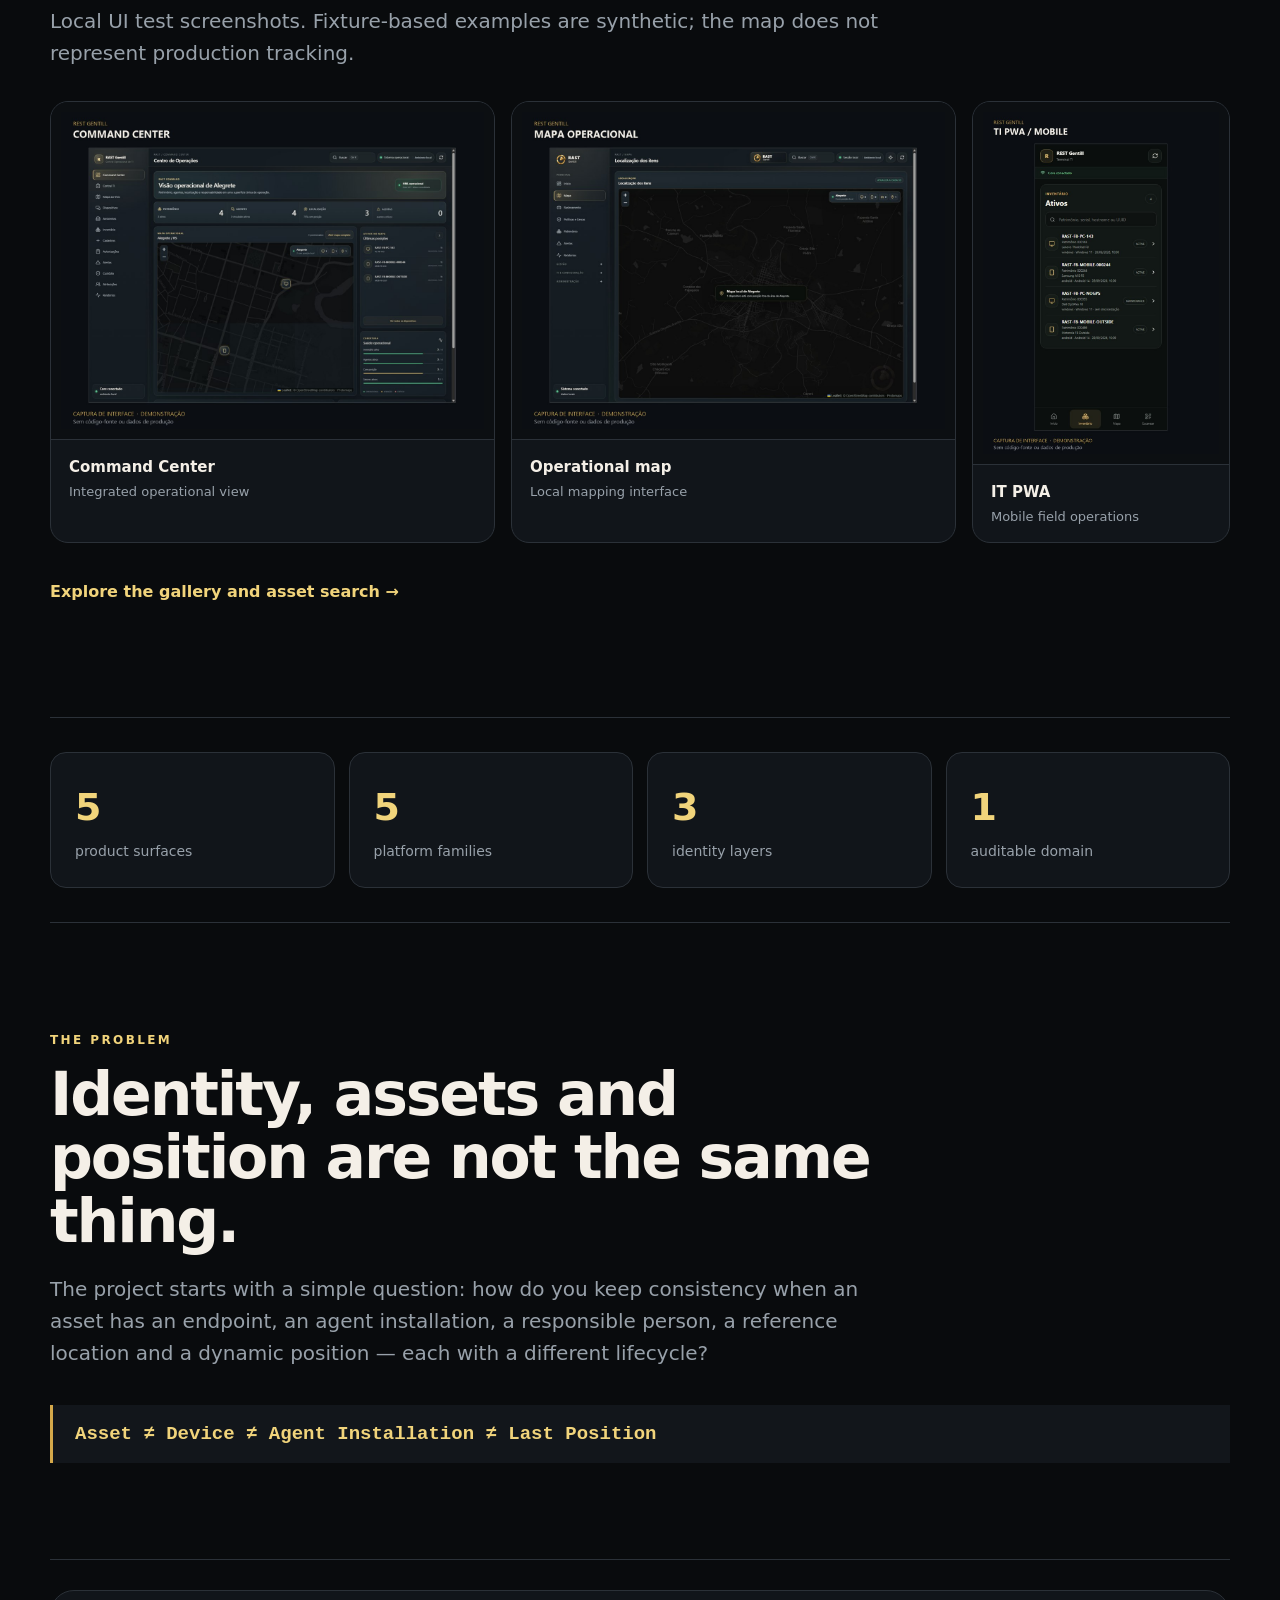
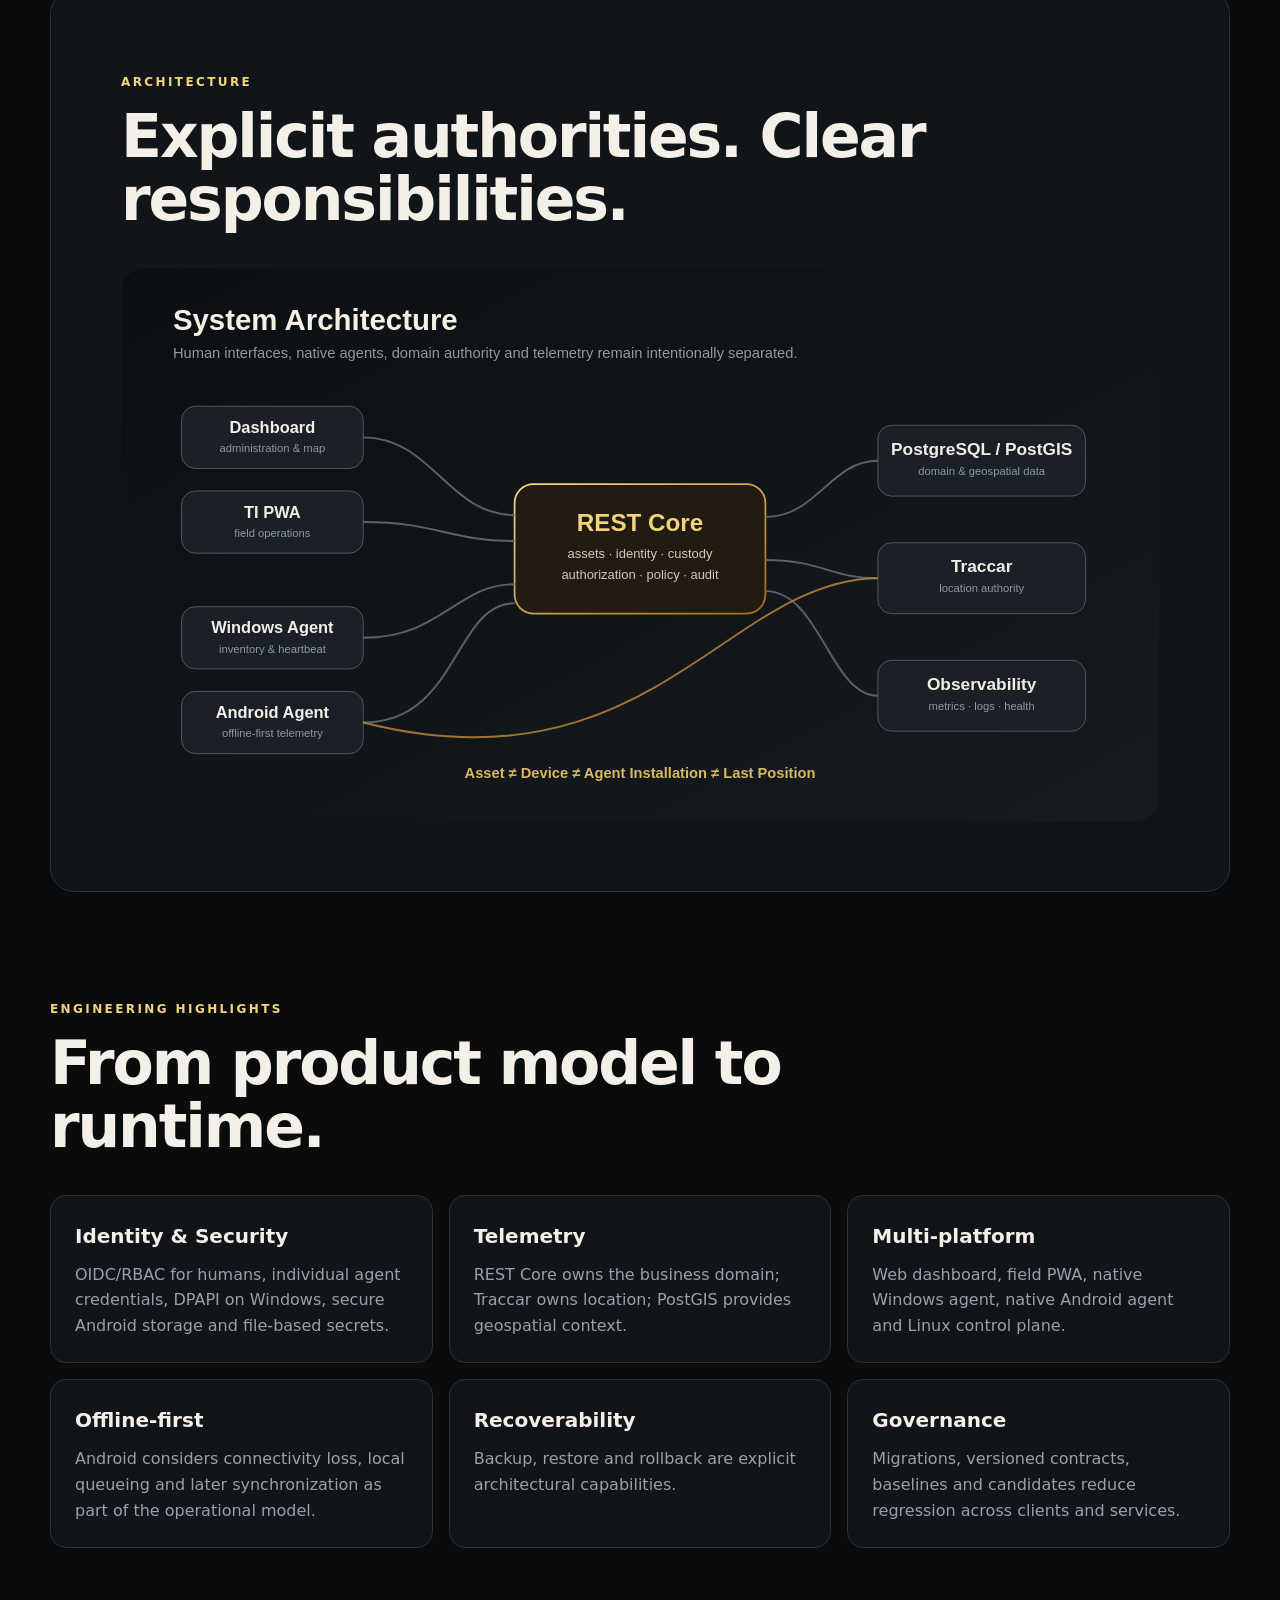
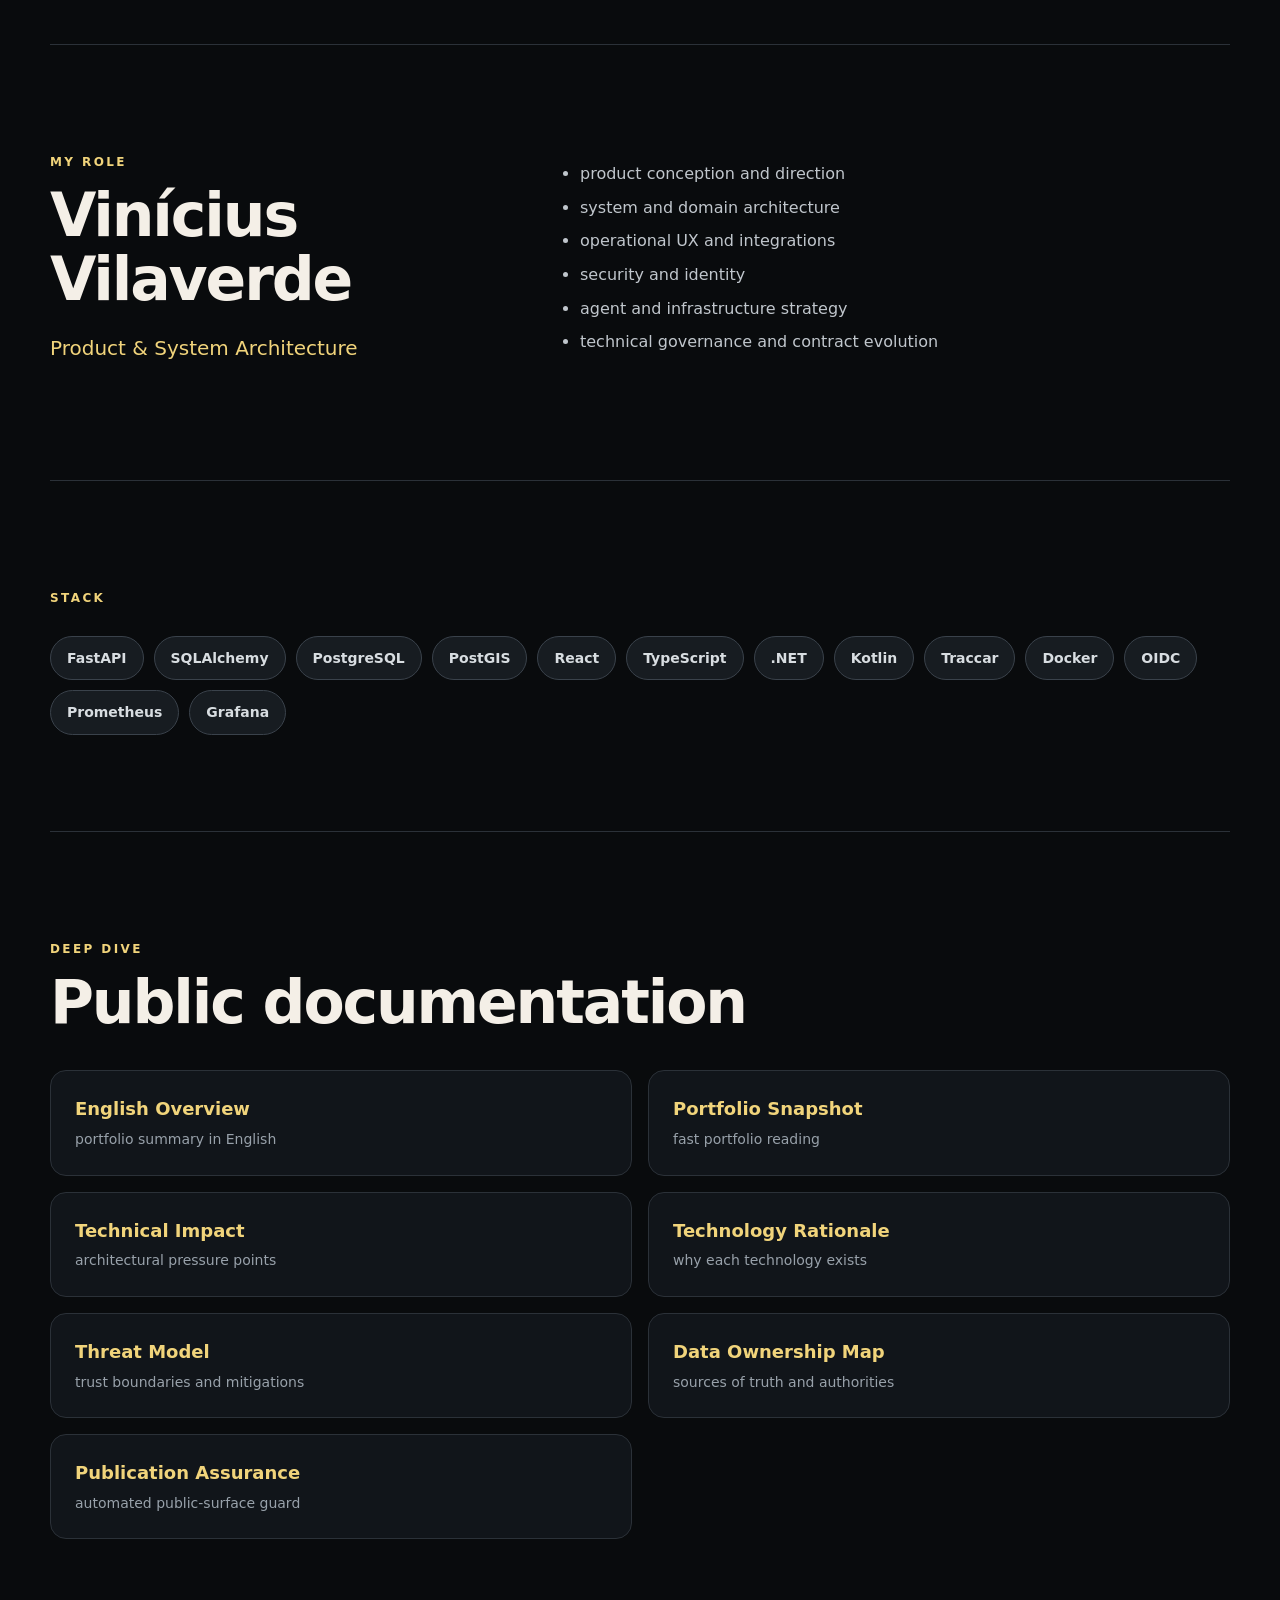
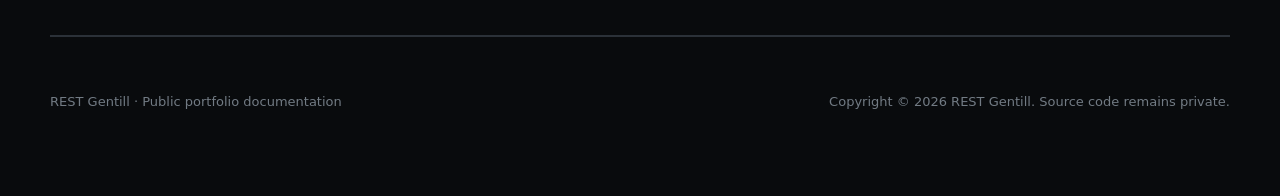
==== commit 94429c91: "docs: close Pages bilingual navigation and mobile accessibility gaps" ====
--- a/docs/en.html
+++ b/docs/en.html
@@ -44,11 +44,11 @@
       <h2>Explore the product through demonstration captures.</h2>
       <p class="wide">Local UI test screenshots. Fixture-based examples are synthetic; the map does not represent production tracking.</p>
       <div class="gallery-showcase">
-        <figure class="gallery-tile"><a href="./gallery.html"><img src="./public/assets/gallery/01-command-center.jpg" loading="lazy" alt="REST Gentill demonstration Command Center"></a><figcaption><strong>Command Center</strong><span>Integrated operational view</span></figcaption></figure>
-        <figure class="gallery-tile"><a href="./gallery.html"><img src="./public/assets/gallery/03-mapa.jpg" loading="lazy" alt="REST Gentill map in local QA"></a><figcaption><strong>Operational map</strong><span>Local mapping interface</span></figcaption></figure>
-        <figure class="gallery-tile mobile"><a href="./gallery.html"><img src="./public/assets/gallery/04-pwa-mobile.jpg" loading="lazy" alt="REST Gentill IT PWA with fixture data"></a><figcaption><strong>IT PWA</strong><span>Mobile field operations</span></figcaption></figure>
+        <figure class="gallery-tile"><a href="./gallery.en.html"><img src="./public/assets/gallery/01-command-center.jpg" loading="lazy" alt="REST Gentill demonstration Command Center"></a><figcaption><strong>Command Center</strong><span>Integrated operational view</span></figcaption></figure>
+        <figure class="gallery-tile"><a href="./gallery.en.html"><img src="./public/assets/gallery/03-mapa.jpg" loading="lazy" alt="REST Gentill map in local QA"></a><figcaption><strong>Operational map</strong><span>Local mapping interface</span></figcaption></figure>
+        <figure class="gallery-tile mobile"><a href="./gallery.en.html"><img src="./public/assets/gallery/04-pwa-mobile.jpg" loading="lazy" alt="REST Gentill IT PWA with fixture data"></a><figcaption><strong>IT PWA</strong><span>Mobile field operations</span></figcaption></figure>
       </div>
-      <p><a class="gallery-link" href="./gallery.html">Explore the gallery and asset search →</a></p>
+      <p><a class="gallery-link" href="./gallery.en.html">Explore the gallery and asset search →</a></p>
     </section>
     <section class="metrics">
       <article><strong>5</strong><span>product surfaces</span></article>
--- a/docs/portfolio.css
+++ b/docs/portfolio.css
@@ -102,3 +102,22 @@
 .lang a{color:var(--gold2);text-decoration:underline;text-underline-offset:3px}
 @media(max-width:900px){.portfolio-cover{width:calc(100% - 32px);margin-top:16px}.hero{padding:36px 20px 58px}}
 @media(max-width:560px){.portfolio-cover{border-radius:12px}.hero-grid.portfolio-hero-copy h1{font-size:clamp(46px,12vw,66px)}}
+
+/* P7 RC1 — mobile wrapping, keyboard access and motion preferences */
+.principle{overflow-wrap:anywhere;white-space:normal}
+a:focus-visible{outline:3px solid var(--gold2);outline-offset:4px;border-radius:4px}
+.gallery-nav a,.lang a{min-height:44px;display:inline-flex;align-items:center}
+.actions a{min-height:44px;display:inline-flex;align-items:center;justify-content:center}
+@media(max-width:560px){
+ .dark-card{padding:24px}
+ .principle{font-size:clamp(12px,3.7vw,18px);padding:15px}
+ .metrics strong{font-size:clamp(26px,8vw,38px)}
+ .metrics article{min-width:0}
+ .summary,.wide{font-size:17px}
+ .stack span,.chips span{max-width:100%}
+}
+@media(prefers-reduced-motion:reduce){
+ html{scroll-behavior:auto}
+ .gallery-tile img,.links a{transition:none}
+ .gallery-tile>a:hover img,.links a:hover{transform:none}
+}
